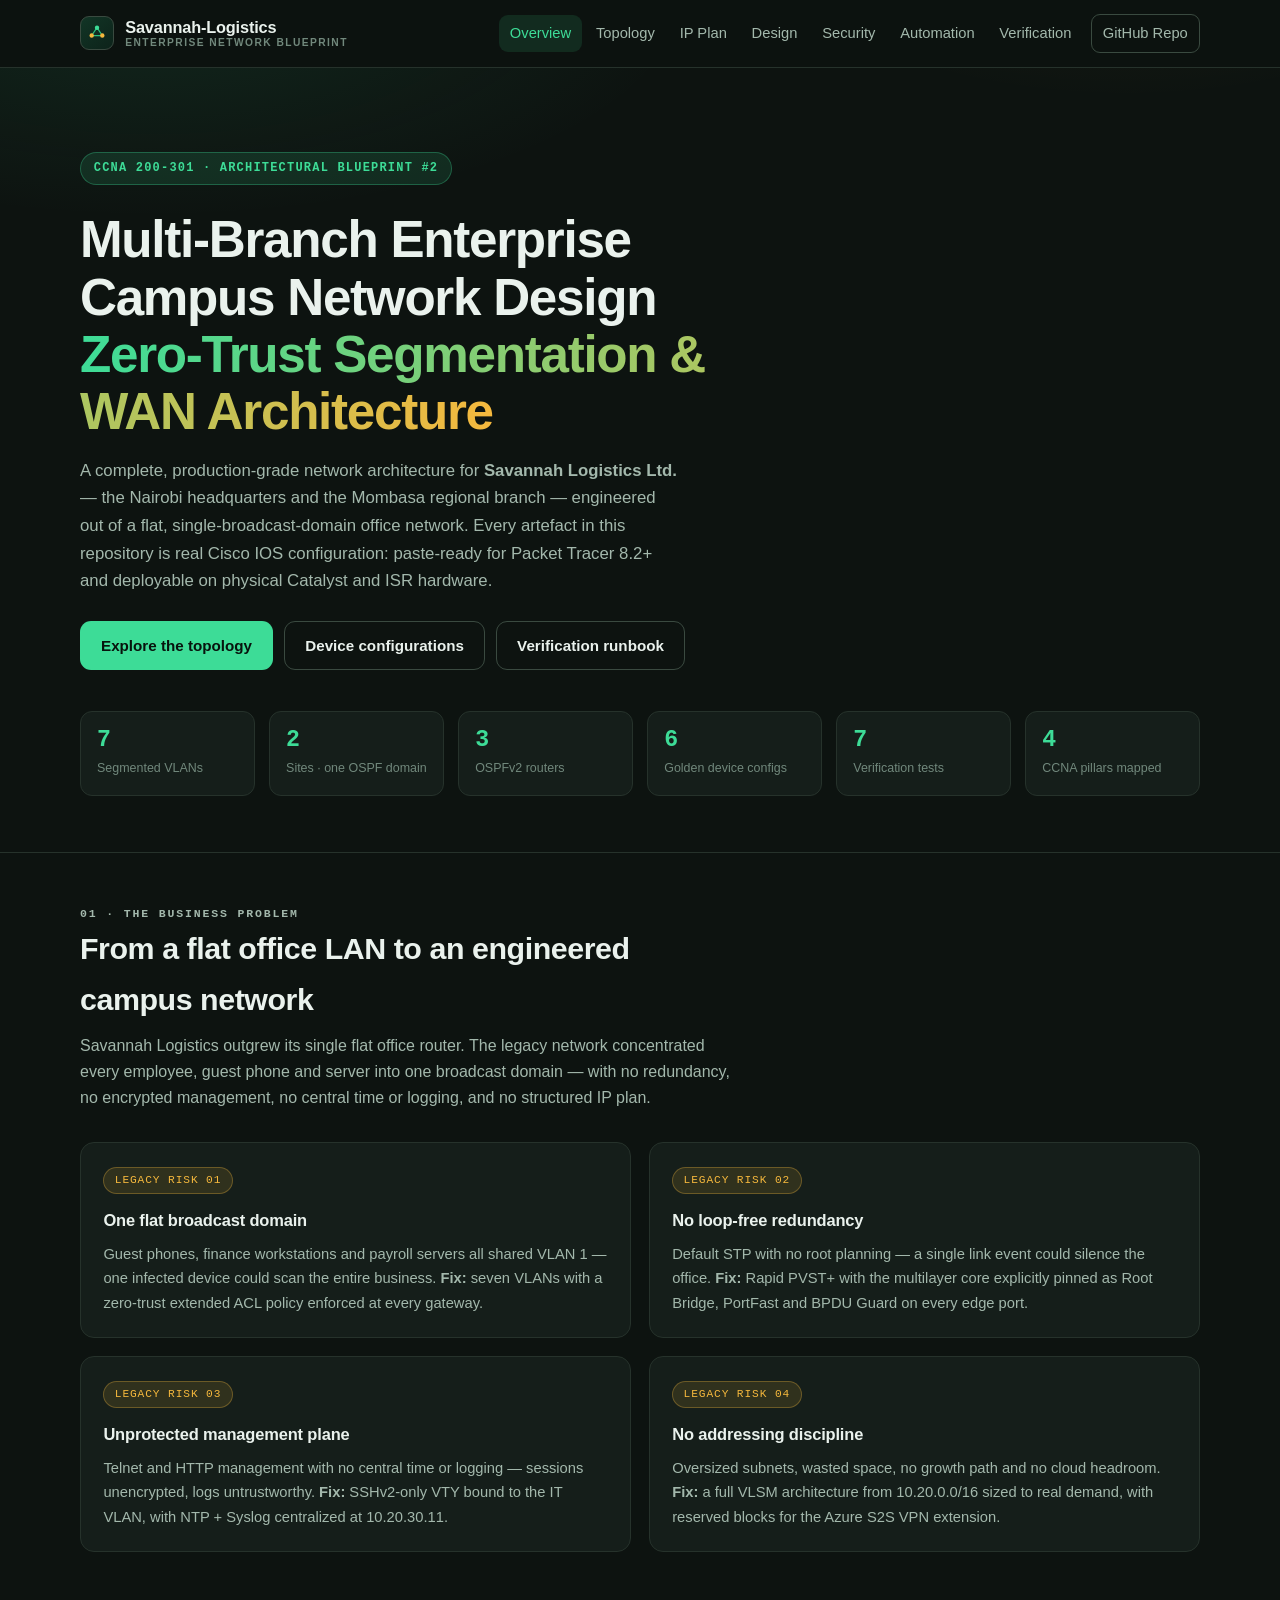
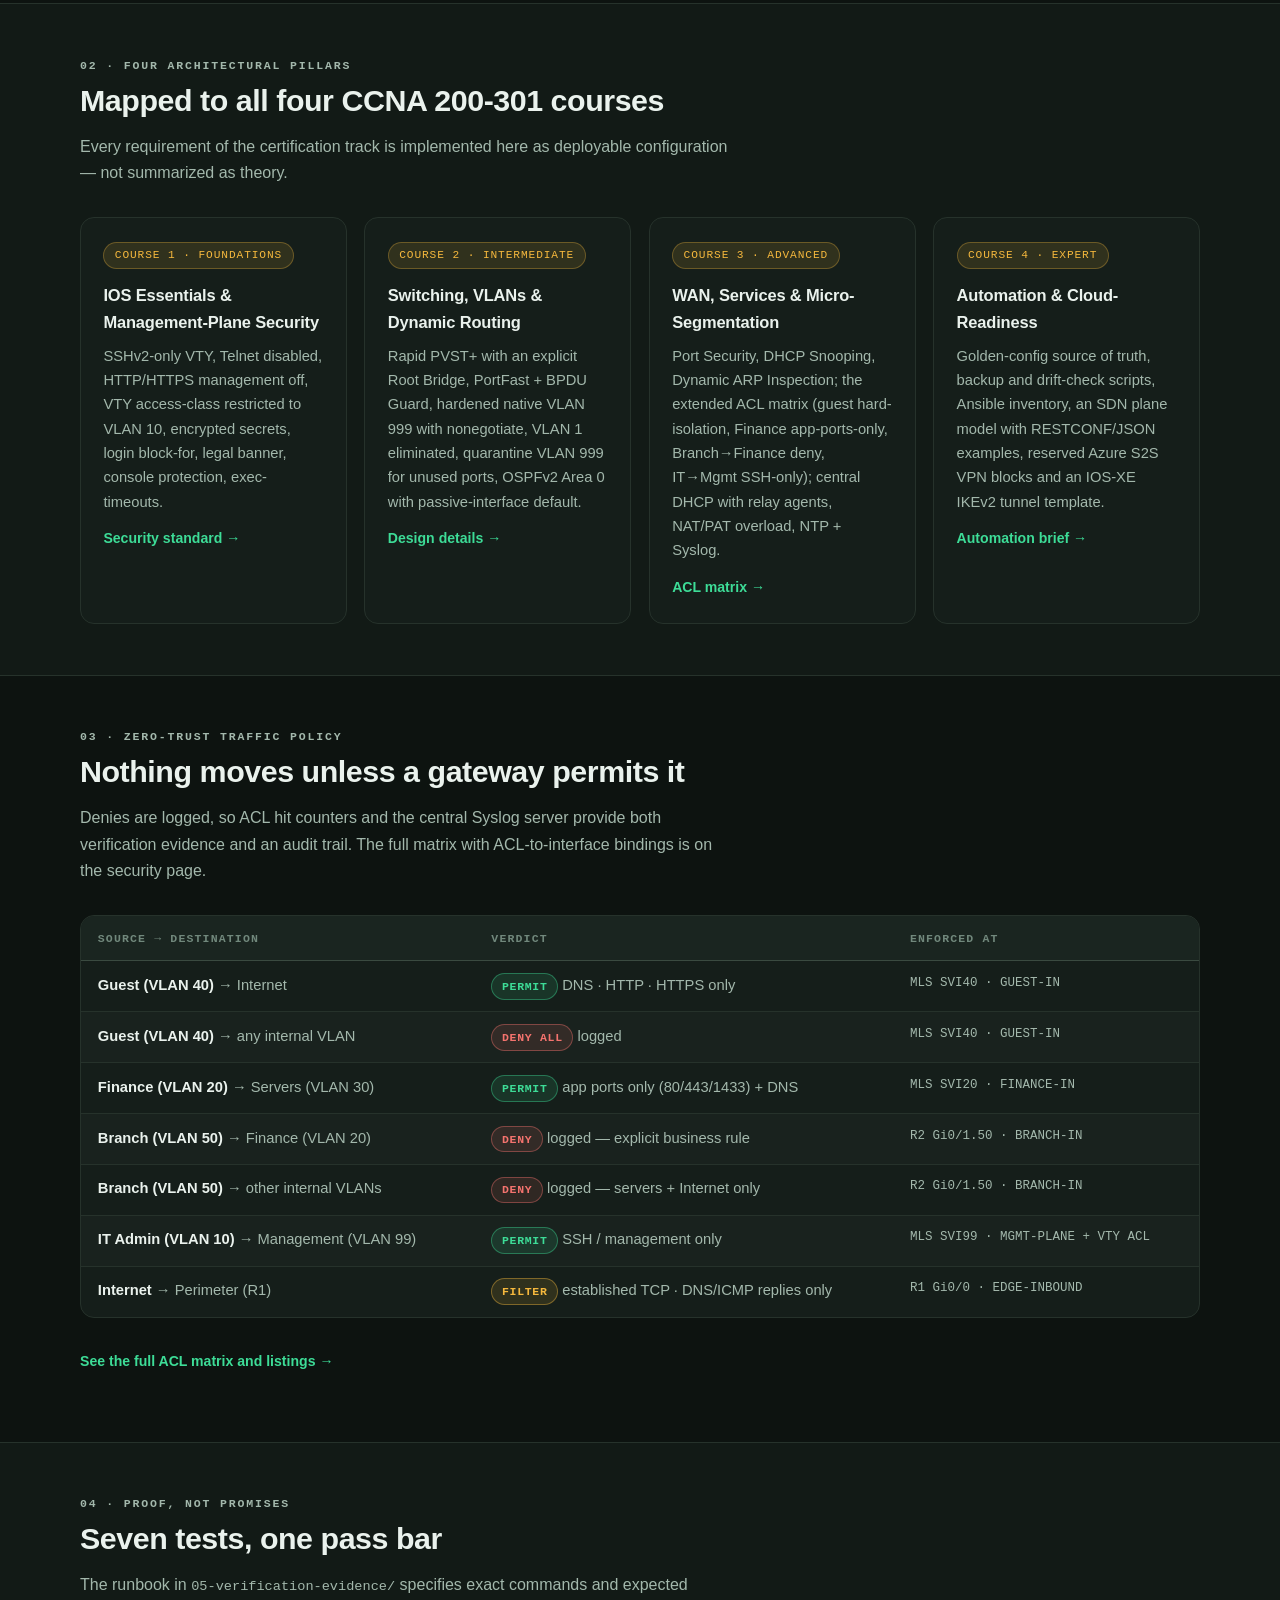
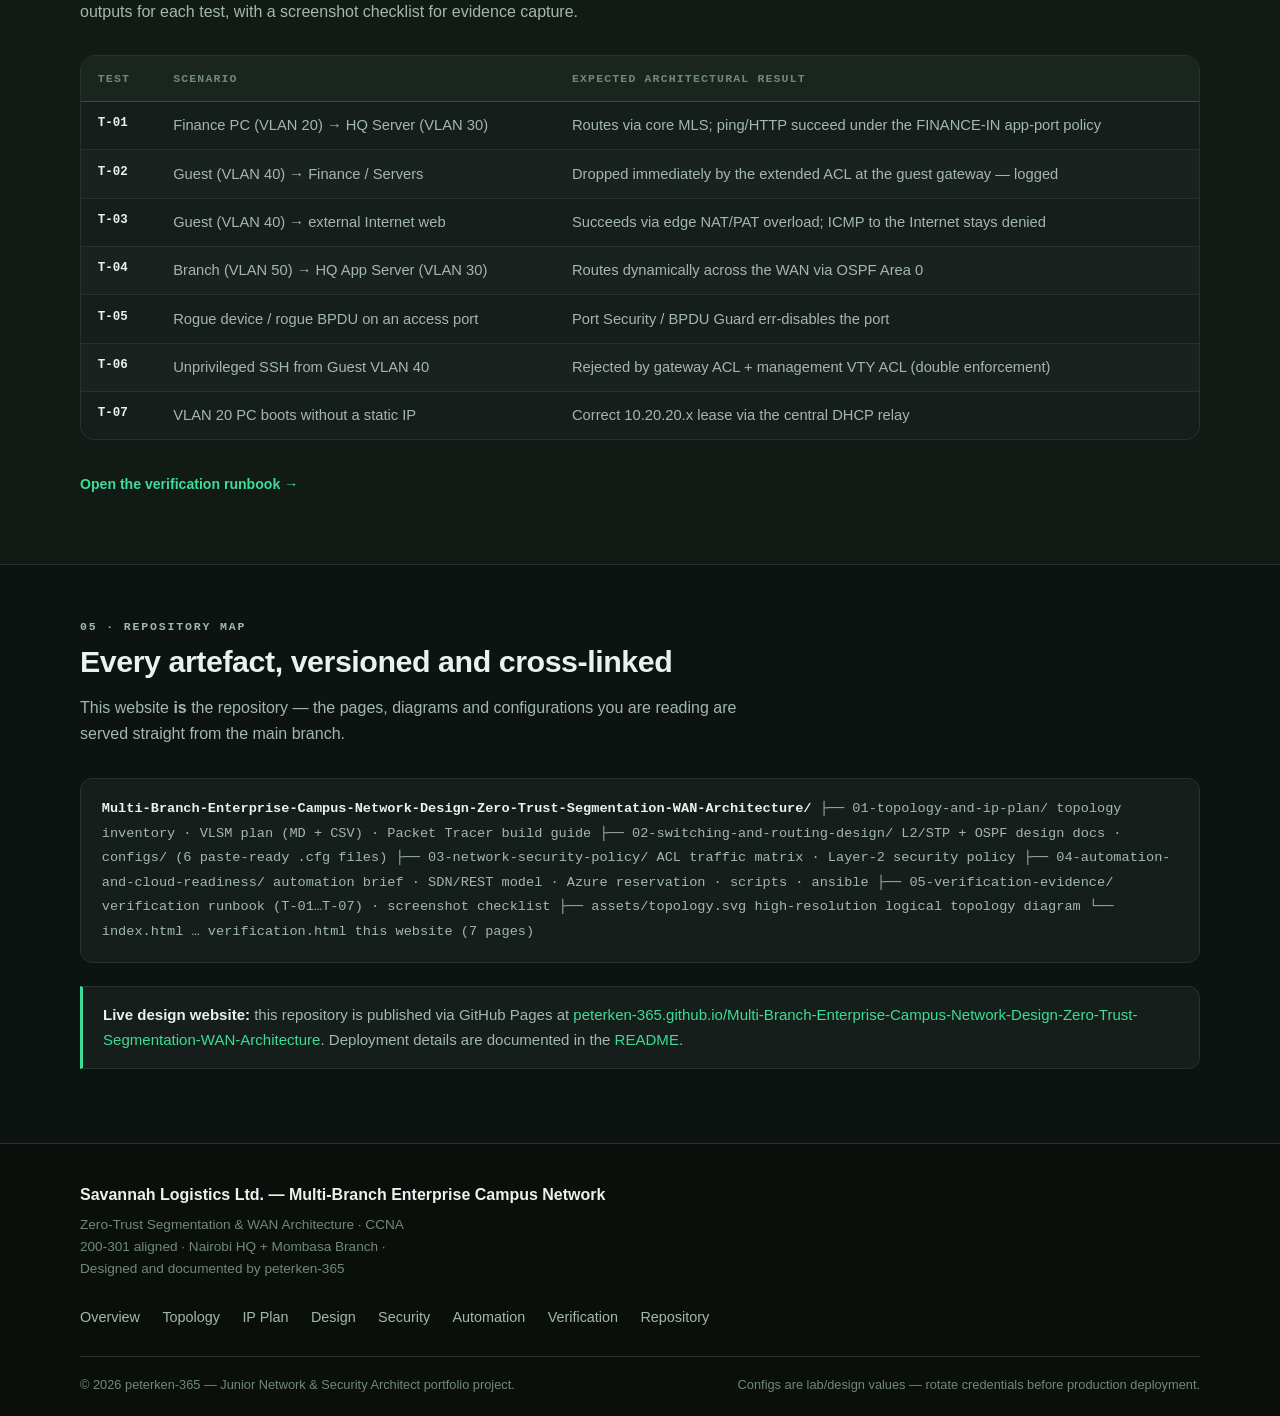
==== index.html @ 12224b2e "feat: landing page for the GitHub Pages design website" ====
<!DOCTYPE html>
<html lang="en">
<head>
<meta charset="UTF-8">
<meta name="viewport" content="width=device-width, initial-scale=1.0">
<title>Savannah Logistics Ltd. — Multi-Branch Enterprise Campus Network Design</title>
<meta name="description" content="Production-grade CCNA 200-301 design package: multi-branch enterprise campus network with zero-trust segmentation, VLSM, OSPF Area 0 and WAN architecture for Savannah Logistics Ltd. (Nairobi HQ + Mombasa Branch).">
<link rel="icon" type="image/svg+xml" href="favicon.svg">
<link rel="stylesheet" href="styles.css">
</head>
<body>
<a class="skip-link" href="#main">Skip to content</a>
<header class="site-header">
  <div class="container header-inner">
    <a class="brand" href="index.html">
      <span class="brand-mark" aria-hidden="true">
        <svg width="20" height="20" viewBox="0 0 64 64" fill="none" xmlns="http://www.w3.org/2000/svg"><path d="M32 15 L15 40 M32 15 L49 40 M15 40 L49 40" stroke="#2bbd7f" stroke-width="4" stroke-linecap="round"/><circle cx="32" cy="15" r="7" fill="#3ddc97"/><circle cx="15" cy="40" r="7" fill="#f5b83d"/><circle cx="49" cy="40" r="7" fill="#f5b83d"/></svg>
      </span>
      <span class="brand-text">Savannah-Logistics<span class="brand-sub">Enterprise Network Blueprint</span></span>
    </a>
    <button class="nav-toggle" aria-label="Toggle navigation" aria-expanded="false" aria-controls="primary-nav"><span></span><span></span><span></span></button>
    <nav class="site-nav" id="primary-nav" aria-label="Primary navigation">
      <a href="index.html">Overview</a>
      <a href="topology.html">Topology</a>
      <a href="ip-plan.html">IP Plan</a>
      <a href="switching-routing.html">Design</a>
      <a href="security.html">Security</a>
      <a href="automation.html">Automation</a>
      <a href="verification.html">Verification</a>
      <a class="nav-gh" href="https://github.com/peterken-365/Multi-Branch-Enterprise-Campus-Network-Design-Zero-Trust-Segmentation-WAN-Architecture" target="_blank" rel="noopener">GitHub Repo</a>
    </nav>
  </div>
</header>
<main id="main">
  <section class="hero">
    <div class="container">
      <p class="hero-badge">CCNA 200-301 · Architectural Blueprint #2</p>
      <h1>Multi-Branch Enterprise Campus Network Design <span class="grad">Zero-Trust Segmentation &amp; WAN Architecture</span></h1>
      <p class="lead">A complete, production-grade network architecture for <strong>Savannah Logistics Ltd.</strong> — the Nairobi headquarters and the Mombasa regional branch — engineered out of a flat, single-broadcast-domain office network. Every artefact in this repository is real Cisco IOS configuration: paste-ready for Packet Tracer 8.2+ and deployable on physical Catalyst and ISR hardware.</p>
      <div class="hero-cta">
        <a class="btn btn-primary" href="topology.html">Explore the topology</a>
        <a class="btn btn-ghost" href="switching-routing.html">Device configurations</a>
        <a class="btn btn-ghost" href="verification.html">Verification runbook</a>
      </div>
      <div class="stat-grid">
        <div class="stat"><b>7</b><span>Segmented VLANs</span></div>
        <div class="stat"><b>2</b><span>Sites · one OSPF domain</span></div>
        <div class="stat"><b>3</b><span>OSPFv2 routers</span></div>
        <div class="stat"><b>6</b><span>Golden device configs</span></div>
        <div class="stat"><b>7</b><span>Verification tests</span></div>
        <div class="stat"><b>4</b><span>CCNA pillars mapped</span></div>
      </div>
    </div>
  </section>

  <section class="section">
    <div class="container">
      <div class="section-head">
        <p class="eyebrow">01 · The business problem</p>
        <h2>From a flat office LAN to an engineered campus network</h2>
        <p>Savannah Logistics outgrew its single flat office router. The legacy network concentrated every employee, guest phone and server into one broadcast domain — with no redundancy, no encrypted management, no central time or logging, and no structured IP plan.</p>
      </div>
      <div class="grid grid-2">
        <article class="card">
          <span class="card-chip">Legacy risk 01</span>
          <h3>One flat broadcast domain</h3>
          <p>Guest phones, finance workstations and payroll servers all shared VLAN 1 — one infected device could scan the entire business. <strong>Fix:</strong> seven VLANs with a zero-trust extended ACL policy enforced at every gateway.</p>
        </article>
        <article class="card">
          <span class="card-chip">Legacy risk 02</span>
          <h3>No loop-free redundancy</h3>
          <p>Default STP with no root planning — a single link event could silence the office. <strong>Fix:</strong> Rapid PVST+ with the multilayer core explicitly pinned as Root Bridge, PortFast and BPDU Guard on every edge port.</p>
        </article>
        <article class="card">
          <span class="card-chip">Legacy risk 03</span>
          <h3>Unprotected management plane</h3>
          <p>Telnet and HTTP management with no central time or logging — sessions unencrypted, logs untrustworthy. <strong>Fix:</strong> SSHv2-only VTY bound to the IT VLAN, with NTP + Syslog centralized at 10.20.30.11.</p>
        </article>
        <article class="card">
          <span class="card-chip">Legacy risk 04</span>
          <h3>No addressing discipline</h3>
          <p>Oversized subnets, wasted space, no growth path and no cloud headroom. <strong>Fix:</strong> a full VLSM architecture from 10.20.0.0/16 sized to real demand, with reserved blocks for the Azure S2S VPN extension.</p>
        </article>
      </div>
    </div>
  </section>

  <section class="section section-alt">
    <div class="container">
      <div class="section-head">
        <p class="eyebrow">02 · Four architectural pillars</p>
        <h2>Mapped to all four CCNA 200-301 courses</h2>
        <p>Every requirement of the certification track is implemented here as deployable configuration — not summarized as theory.</p>
      </div>
      <div class="grid grid-4">
        <article class="card">
          <span class="card-chip">Course 1 · Foundations</span>
          <h3>IOS Essentials &amp; Management-Plane Security</h3>
          <p>SSHv2-only VTY, Telnet disabled, HTTP/HTTPS management off, VTY access-class restricted to VLAN 10, encrypted secrets, login block-for, legal banner, console protection, exec-timeouts.</p>
          <a class="card-link" href="security.html">Security standard →</a>
        </article>
        <article class="card">
          <span class="card-chip">Course 2 · Intermediate</span>
          <h3>Switching, VLANs &amp; Dynamic Routing</h3>
          <p>Rapid PVST+ with an explicit Root Bridge, PortFast + BPDU Guard, hardened native VLAN 999 with nonegotiate, VLAN 1 eliminated, quarantine VLAN 999 for unused ports, OSPFv2 Area 0 with passive-interface default.</p>
          <a class="card-link" href="switching-routing.html">Design details →</a>
        </article>
        <article class="card">
          <span class="card-chip">Course 3 · Advanced</span>
          <h3>WAN, Services &amp; Micro-Segmentation</h3>
          <p>Port Security, DHCP Snooping, Dynamic ARP Inspection; the extended ACL matrix (guest hard-isolation, Finance app-ports-only, Branch→Finance deny, IT→Mgmt SSH-only); central DHCP with relay agents, NAT/PAT overload, NTP + Syslog.</p>
          <a class="card-link" href="security.html">ACL matrix →</a>
        </article>
        <article class="card">
          <span class="card-chip">Course 4 · Expert</span>
          <h3>Automation &amp; Cloud-Readiness</h3>
          <p>Golden-config source of truth, backup and drift-check scripts, Ansible inventory, an SDN plane model with RESTCONF/JSON examples, reserved Azure S2S VPN blocks and an IOS-XE IKEv2 tunnel template.</p>
          <a class="card-link" href="automation.html">Automation brief →</a>
        </article>
      </div>
    </div>
  </section>

  <section class="section">
    <div class="container">
      <div class="section-head">
        <p class="eyebrow">03 · Zero-trust traffic policy</p>
        <h2>Nothing moves unless a gateway permits it</h2>
        <p>Denies are logged, so ACL hit counters and the central Syslog server provide both verification evidence and an audit trail. The full matrix with ACL-to-interface bindings is on the security page.</p>
      </div>
      <div class="table-wrap">
        <table>
          <thead>
            <tr><th>Source → Destination</th><th>Verdict</th><th>Enforced at</th></tr>
          </thead>
          <tbody>
            <tr><td><strong>Guest (VLAN 40)</strong> → Internet</td><td><span class="pill pill-permit">PERMIT</span> DNS · HTTP · HTTPS only</td><td class="mono">MLS SVI40 · GUEST-IN</td></tr>
            <tr><td><strong>Guest (VLAN 40)</strong> → any internal VLAN</td><td><span class="pill pill-deny">DENY ALL</span> logged</td><td class="mono">MLS SVI40 · GUEST-IN</td></tr>
            <tr><td><strong>Finance (VLAN 20)</strong> → Servers (VLAN 30)</td><td><span class="pill pill-permit">PERMIT</span> app ports only (80/443/1433) + DNS</td><td class="mono">MLS SVI20 · FINANCE-IN</td></tr>
            <tr><td><strong>Branch (VLAN 50)</strong> → Finance (VLAN 20)</td><td><span class="pill pill-deny">DENY</span> logged — explicit business rule</td><td class="mono">R2 Gi0/1.50 · BRANCH-IN</td></tr>
            <tr><td><strong>Branch (VLAN 50)</strong> → other internal VLANs</td><td><span class="pill pill-deny">DENY</span> logged — servers + Internet only</td><td class="mono">R2 Gi0/1.50 · BRANCH-IN</td></tr>
            <tr><td><strong>IT Admin (VLAN 10)</strong> → Management (VLAN 99)</td><td><span class="pill pill-permit">PERMIT</span> SSH / management only</td><td class="mono">MLS SVI99 · MGMT-PLANE + VTY ACL</td></tr>
            <tr><td><strong>Internet</strong> → Perimeter (R1)</td><td><span class="pill pill-amber">FILTER</span> established TCP · DNS/ICMP replies only</td><td class="mono">R1 Gi0/0 · EDGE-INBOUND</td></tr>
          </tbody>
        </table>
      </div>
      <p><a class="card-link" href="security.html">See the full ACL matrix and listings →</a></p>
    </div>
  </section>

  <section class="section section-alt">
    <div class="container">
      <div class="section-head">
        <p class="eyebrow">04 · Proof, not promises</p>
        <h2>Seven tests, one pass bar</h2>
        <p>The runbook in <span class="mono">05-verification-evidence/</span> specifies exact commands and expected outputs for each test, with a screenshot checklist for evidence capture.</p>
      </div>
      <div class="table-wrap">
        <table>
          <thead>
            <tr><th>Test</th><th>Scenario</th><th>Expected architectural result</th></tr>
          </thead>
          <tbody>
            <tr><td class="mono"><strong>T-01</strong></td><td>Finance PC (VLAN 20) → HQ Server (VLAN 30)</td><td>Routes via core MLS; ping/HTTP succeed under the FINANCE-IN app-port policy</td></tr>
            <tr><td class="mono"><strong>T-02</strong></td><td>Guest (VLAN 40) → Finance / Servers</td><td>Dropped immediately by the extended ACL at the guest gateway — logged</td></tr>
            <tr><td class="mono"><strong>T-03</strong></td><td>Guest (VLAN 40) → external Internet web</td><td>Succeeds via edge NAT/PAT overload; ICMP to the Internet stays denied</td></tr>
            <tr><td class="mono"><strong>T-04</strong></td><td>Branch (VLAN 50) → HQ App Server (VLAN 30)</td><td>Routes dynamically across the WAN via OSPF Area 0</td></tr>
            <tr><td class="mono"><strong>T-05</strong></td><td>Rogue device / rogue BPDU on an access port</td><td>Port Security / BPDU Guard err-disables the port</td></tr>
            <tr><td class="mono"><strong>T-06</strong></td><td>Unprivileged SSH from Guest VLAN 40</td><td>Rejected by gateway ACL + management VTY ACL (double enforcement)</td></tr>
            <tr><td class="mono"><strong>T-07</strong></td><td>VLAN 20 PC boots without a static IP</td><td>Correct 10.20.20.x lease via the central DHCP relay</td></tr>
          </tbody>
        </table>
      </div>
      <p><a class="card-link" href="verification.html">Open the verification runbook →</a></p>
    </div>
  </section>

  <section class="section">
    <div class="container">
      <div class="section-head">
        <p class="eyebrow">05 · Repository map</p>
        <h2>Every artefact, versioned and cross-linked</h2>
        <p>This website <strong>is</strong> the repository — the pages, diagrams and configurations you are reading are served straight from the main branch.</p>
      </div>
      <div class="filetree" aria-label="Repository structure">
<b>Multi-Branch-Enterprise-Campus-Network-Design-Zero-Trust-Segmentation-WAN-Architecture/</b>
├── <a href="01-topology-and-ip-plan/topology.md">01-topology-and-ip-plan/</a>          topology inventory · VLSM plan (MD + CSV) · Packet Tracer build guide
├── <a href="02-switching-and-routing-design/l2-switching-design.md">02-switching-and-routing-design/</a>   L2/STP + OSPF design docs · configs/ (6 paste-ready .cfg files)
├── <a href="03-network-security-policy/acl-traffic-matrix.md">03-network-security-policy/</a>        ACL traffic matrix · Layer-2 security policy
├── <a href="04-automation-and-cloud-readiness/automation-brief.md">04-automation-and-cloud-readiness/</a> automation brief · SDN/REST model · Azure reservation · scripts · ansible
├── <a href="05-verification-evidence/verification_report.md">05-verification-evidence/</a>          verification runbook (T-01…T-07) · screenshot checklist
├── <a href="assets/topology.svg">assets/topology.svg</a>               high-resolution logical topology diagram
└── index.html … verification.html     this website (7 pages)</div>
      <div class="callout">
        <strong>Live design website:</strong> this repository is published via GitHub Pages at
        <a href="https://peterken-365.github.io/Multi-Branch-Enterprise-Campus-Network-Design-Zero-Trust-Segmentation-WAN-Architecture/" target="_blank" rel="noopener">peterken-365.github.io/Multi-Branch-Enterprise-Campus-Network-Design-Zero-Trust-Segmentation-WAN-Architecture</a>.
        Deployment details are documented in the <a href="https://github.com/peterken-365/Multi-Branch-Enterprise-Campus-Network-Design-Zero-Trust-Segmentation-WAN-Architecture#8-deployment-github-pages" target="_blank" rel="noopener">README</a>.
      </div>
    </div>
  </section>
</main>
<footer class="site-footer">
  <div class="container footer-inner">
    <div class="footer-brand">
      <p class="f-title">Savannah Logistics Ltd. — Multi-Branch Enterprise Campus Network</p>
      <p class="f-sub">Zero-Trust Segmentation &amp; WAN Architecture · CCNA 200-301 aligned · Nairobi HQ + Mombasa Branch · Designed and documented by peterken-365</p>
    </div>
    <nav class="footer-nav" aria-label="Footer navigation">
      <a href="index.html">Overview</a>
      <a href="topology.html">Topology</a>
      <a href="ip-plan.html">IP Plan</a>
      <a href="switching-routing.html">Design</a>
      <a href="security.html">Security</a>
      <a href="automation.html">Automation</a>
      <a href="verification.html">Verification</a>
      <a href="https://github.com/peterken-365/Multi-Branch-Enterprise-Campus-Network-Design-Zero-Trust-Segmentation-WAN-Architecture" target="_blank" rel="noopener">Repository</a>
    </nav>
  </div>
  <div class="container footer-base">
    <p>© <span id="year">2026</span> peterken-365 — Junior Network &amp; Security Architect portfolio project.</p>
    <p>Configs are lab/design values — rotate credentials before production deployment.</p>
  </div>
</footer>
<script src="script.js"></script>
</body>
</html>
---- styles.css ----
/* ==========================================================================
   Savannah Logistics Ltd. — Multi-Branch Enterprise Campus Network Blueprint
   Design website styles — dark ops theme, emerald accents
   ========================================================================== */

*,*::before,*::after{box-sizing:border-box}

:root{
  --bg:#0d1310;
  --bg-soft:#121a16;
  --surface:#151e1a;
  --surface-2:#1a2520;
  --border:#26322b;
  --border-strong:#3a4a40;
  --text:#eaf2ed;
  --text-muted:#a3b8ac;
  --text-faint:#71887c;
  --accent:#3ddc97;
  --accent-strong:#2bbd7f;
  --accent-dim:rgba(61,220,151,.12);
  --amber:#f5b83d;
  --amber-dim:rgba(245,184,61,.12);
  --red:#f4736e;
  --red-dim:rgba(244,115,110,.12);
  --mono:'JetBrains Mono',ui-monospace,SFMono-Regular,'Cascadia Code',Menlo,Consolas,monospace;
  --sans:'Inter',-apple-system,'Segoe UI',Roboto,Helvetica,Arial,sans-serif;
  --radius:14px;
}

html{scroll-behavior:smooth}

body{
  margin:0;
  min-height:100vh;
  display:flex;
  flex-direction:column;
  font-family:var(--sans);
  font-size:16px;
  background:var(--bg);
  color:var(--text);
  line-height:1.65;
  -webkit-font-smoothing:antialiased;
  text-rendering:optimizeLegibility;
}

img,svg{max-width:100%}
a{color:var(--accent);text-decoration:none}
a:hover{color:var(--accent-strong)}
code,kbd,pre{font-family:var(--mono)}

.container{width:min(1120px,100% - 2.5rem);margin-inline:auto}

/* --- Accessibility ------------------------------------------------------- */
.skip-link{position:absolute;left:-9999px;top:0;background:var(--accent);color:#07130d;padding:.6rem 1rem;border-radius:0 0 10px 0;z-index:100;font-weight:600}
.skip-link:focus{left:0}
:focus-visible{outline:2px solid var(--accent);outline-offset:2px;border-radius:4px}
.sr-only{position:absolute;width:1px;height:1px;padding:0;margin:-1px;overflow:hidden;clip:rect(0,0,0,0);white-space:nowrap;border:0}

/* --- Header ---------------------------------------------------------------*/
.site-header{position:sticky;top:0;z-index:60;background:rgba(13,19,16,.86);backdrop-filter:blur(10px);-webkit-backdrop-filter:blur(10px);border-bottom:1px solid var(--border)}
.header-inner{display:flex;align-items:center;justify-content:space-between;gap:1rem;padding:.85rem 0}
.brand{display:flex;align-items:center;gap:.7rem;font-weight:700;letter-spacing:-.01em;color:var(--text);font-size:1.02rem}
.brand:hover{color:var(--text)}
.brand-mark{width:34px;height:34px;border-radius:9px;background:linear-gradient(140deg,#123526,#0d231a);border:1px solid var(--border-strong);display:grid;place-items:center;flex:none}
.brand-mark svg{display:block}
.brand-text{display:flex;flex-direction:column;line-height:1.15}
.brand-sub{font-size:.64rem;font-weight:600;letter-spacing:.14em;text-transform:uppercase;color:var(--text-faint)}
.site-nav{display:flex;align-items:center;gap:.15rem;flex-wrap:wrap}
.site-nav a{color:var(--text-muted);font-size:.92rem;font-weight:500;padding:.42rem .7rem;border-radius:9px;transition:color .15s ease,background .15s ease}
.site-nav a:hover{color:var(--text);background:var(--surface-2)}
.site-nav a.active{color:var(--accent);background:var(--accent-dim)}
.site-nav a.nav-gh{display:inline-flex;align-items:center;gap:.4rem;border:1px solid var(--border-strong);margin-left:.35rem}
.nav-toggle{display:none;background:none;border:1px solid var(--border-strong);border-radius:9px;padding:.5rem .65rem;cursor:pointer}
.nav-toggle span{display:block;width:20px;height:2px;background:var(--text);margin:4px 0;border-radius:2px}

/* --- Hero ------------------------------------------------------------------*/
.hero{position:relative;padding:4.5rem 0 3.5rem;background:
  radial-gradient(900px 380px at 12% -10%,rgba(61,220,151,.10),transparent 60%),
  radial-gradient(700px 340px at 88% -20%,rgba(245,184,61,.07),transparent 55%);
  border-bottom:1px solid var(--border)}
.hero-badge{display:inline-flex;align-items:center;gap:.5rem;font-family:var(--mono);font-size:.75rem;font-weight:600;letter-spacing:.1em;text-transform:uppercase;color:var(--accent);background:var(--accent-dim);border:1px solid rgba(61,220,151,.3);padding:.35rem .8rem;border-radius:999px}
.hero h1{font-size:clamp(2rem,4.6vw,3.2rem);line-height:1.12;letter-spacing:-.025em;margin:.9rem 0 1rem;max-width:24ch}
.grad{background:linear-gradient(92deg,var(--accent),var(--amber));-webkit-background-clip:text;background-clip:text;color:transparent}
.hero .lead{color:var(--text-muted);max-width:64ch;font-size:1.05rem;margin:0 0 1.6rem}
.hero-cta{display:flex;flex-wrap:wrap;gap:.7rem;margin-bottom:2.6rem}
.btn{display:inline-flex;align-items:center;gap:.5rem;font-weight:600;font-size:.95rem;padding:.68rem 1.25rem;border-radius:11px;border:1px solid transparent;transition:transform .15s ease,background .15s ease,border-color .15s ease;cursor:pointer}
.btn:hover{transform:translateY(-1px)}
.btn-primary{background:var(--accent);color:#08130d}
.btn-primary:hover{background:var(--accent-strong);color:#08130d}
.btn-ghost{border-color:var(--border-strong);color:var(--text)}
.btn-ghost:hover{border-color:var(--accent);color:var(--accent)}
.stat-grid{display:grid;grid-template-columns:repeat(6,1fr);gap:.9rem}
.stat{background:var(--surface);border:1px solid var(--border);border-radius:12px;padding:.9rem 1rem}
.stat b{display:block;font-family:var(--mono);font-size:1.45rem;color:var(--accent);line-height:1.2}
.stat span{font-size:.78rem;color:var(--text-faint)}

/* --- Page hero (subpages) ---------------------------------------------------*/
.page-hero{padding:3.2rem 0 2.2rem;border-bottom:1px solid var(--border);background:radial-gradient(800px 320px at 15% -20%,rgba(61,220,151,.09),transparent 60%)}
.page-hero h1{font-size:clamp(1.7rem,3.4vw,2.4rem);letter-spacing:-.02em;margin:.7rem 0 .6rem}
.page-hero .lead{color:var(--text-muted);max-width:72ch;margin:0}

/* --- Sections ---------------------------------------------------------------*/
.section{padding:3.2rem 0}
.section-alt{background:var(--bg-soft);border-top:1px solid var(--border);border-bottom:1px solid var(--border)}
.section-head{max-width:74ch;margin-bottom:1.9rem}
.eyebrow{font-family:var(--mono);font-size:.72rem;font-weight:600;letter-spacing:.16em;text-transform:uppercase;color:var(--accent);margin:0 0 .55rem}
.section-head h2{font-size:clamp(1.4rem,2.6vw,1.9rem);letter-spacing:-.015em;margin:0 0 .55rem}
.section-head p{color:var(--text-muted);margin:0}

/* --- Cards ------------------------------------------------------------------*/
.grid{display:grid;gap:1.1rem}
.grid-2{grid-template-columns:repeat(2,1fr)}
.grid-3{grid-template-columns:repeat(3,1fr)}
.grid-4{grid-template-columns:repeat(4,1fr)}
.card{background:var(--surface);border:1px solid var(--border);border-radius:var(--radius);padding:1.4rem;transition:border-color .2s ease,transform .2s ease}
.card:hover{border-color:var(--border-strong);transform:translateY(-2px)}
.card h3{font-size:1.03rem;margin:.15rem 0 .5rem;letter-spacing:-.01em}
.card p{color:var(--text-muted);font-size:.92rem;margin:0}
.card-chip{display:inline-block;font-family:var(--mono);font-size:.7rem;letter-spacing:.08em;text-transform:uppercase;color:var(--amber);background:var(--amber-dim);border:1px solid rgba(245,184,61,.3);border-radius:999px;padding:.2rem .65rem;margin-bottom:.65rem}
.card-link{display:inline-flex;align-items:center;gap:.35rem;margin-top:.85rem;font-size:.88rem;font-weight:600}

/* --- Tables ------------------------------------------------------------------*/
.table-wrap{overflow-x:auto;border:1px solid var(--border);border-radius:var(--radius);background:var(--surface);margin:1.2rem 0}
.table-wrap::-webkit-scrollbar{height:8px}
.table-wrap::-webkit-scrollbar-thumb{background:var(--border-strong);border-radius:4px}
table{width:100%;border-collapse:collapse;font-size:.92rem;min-width:640px}
th{font-family:var(--mono);font-size:.72rem;font-weight:600;letter-spacing:.1em;text-transform:uppercase;color:var(--text-faint);text-align:left;padding:.8rem 1.05rem;border-bottom:1px solid var(--border-strong);background:var(--surface-2);white-space:nowrap}
td{padding:.72rem 1.05rem;border-bottom:1px solid var(--border);color:var(--text-muted);vertical-align:top}
tbody tr:last-child td{border-bottom:none}
tbody tr:nth-child(even){background:rgba(255,255,255,.015)}
td strong{color:var(--text);font-weight:600}
.mono{font-family:var(--mono);font-size:.85em}

/* --- Pills / verdicts ---------------------------------------------------------*/
.pill{display:inline-block;font-family:var(--mono);font-size:.72rem;font-weight:700;letter-spacing:.06em;padding:.18rem .6rem;border-radius:999px;border:1px solid;white-space:nowrap}
.pill-permit{color:var(--accent);border-color:rgba(61,220,151,.4);background:var(--accent-dim)}
.pill-deny{color:var(--red);border-color:rgba(244,115,110,.4);background:var(--red-dim)}
.pill-amber{color:var(--amber);border-color:rgba(245,184,61,.4);background:var(--amber-dim)}

/* --- Code blocks ---------------------------------------------------------------*/
.terminal{background:#0a0f0c;border:1px solid var(--border);border-radius:12px;overflow:hidden;margin:1rem 0}
.terminal-bar{display:flex;align-items:center;gap:.45rem;padding:.55rem .9rem;border-bottom:1px solid var(--border);background:var(--surface-2)}
.terminal-bar i{width:10px;height:10px;border-radius:50%;background:var(--border-strong);display:inline-block}
.terminal-bar i:nth-child(1){background:var(--red)}
.terminal-bar i:nth-child(2){background:var(--amber)}
.terminal-bar i:nth-child(3){background:var(--accent)}
.terminal-bar span{font-family:var(--mono);font-size:.72rem;color:var(--text-faint);margin-left:.35rem}
.terminal pre{margin:0;padding:1rem 1.1rem;color:#cfe3d6;font-size:.84rem;line-height:1.6;overflow-x:auto}
.terminal pre::-webkit-scrollbar{height:8px}
.terminal pre::-webkit-scrollbar-thumb{background:var(--border-strong);border-radius:4px}
.tok-c{color:#5f8a71}
.tok-kw{color:var(--amber)}
.tok-permit{color:var(--accent)}
.tok-deny{color:var(--red)}

/* --- Callouts ------------------------------------------------------------------*/
.callout{border:1px solid var(--border);border-left:3px solid var(--accent);background:var(--surface);border-radius:0 12px 12px 0;padding:1rem 1.25rem;margin:1.4rem 0;color:var(--text-muted);font-size:.94rem}
.callout strong{color:var(--text)}
.callout-amber{border-left-color:var(--amber)}
.callout-amber strong{color:var(--amber)}

/* --- Config viewer ---------------------------------------------------------------*/
.cfg-tabs{display:flex;flex-wrap:wrap;gap:.5rem;margin:1.2rem 0 .2rem}
.cfg-tab{font-family:var(--mono);font-size:.8rem;font-weight:600;color:var(--text-muted);background:var(--surface);border:1px solid var(--border);border-radius:999px;padding:.45rem .95rem;cursor:pointer;transition:all .15s ease}
.cfg-tab:hover{color:var(--text);border-color:var(--border-strong)}
.cfg-tab.active{color:#08130d;background:var(--accent);border-color:var(--accent)}
#cfg-body{max-height:480px;overflow:auto}
#cfg-body::-webkit-scrollbar{width:8px}
#cfg-body::-webkit-scrollbar-thumb{background:var(--border-strong);border-radius:4px}

/* --- Topology figure ----------------------------------------------------------------*/
.figure{background:var(--surface);border:1px solid var(--border);border-radius:var(--radius);padding:1.1rem;margin:1.4rem 0}
.figure img{display:block;width:100%;height:auto;border-radius:8px}
.figure figcaption{font-size:.82rem;color:var(--text-faint);padding:.7rem .3rem 0;font-family:var(--mono)}

/* --- Steps ----------------------------------------------------------------------------*/
.steps{list-style:none;counter-reset:step;padding:0;margin:1.3rem 0;display:grid;gap:.9rem}
.steps li{counter-increment:step;position:relative;padding:1rem 1.2rem 1rem 3.6rem;background:var(--surface);border:1px solid var(--border);border-radius:12px;color:var(--text-muted);font-size:.94rem}
.steps li::before{content:counter(step,decimal-leading-zero);position:absolute;left:1.1rem;top:1.05rem;font-family:var(--mono);font-weight:700;font-size:.82rem;color:var(--accent);background:var(--accent-dim);border:1px solid rgba(61,220,151,.3);width:1.7rem;height:1.7rem;display:grid;place-items:center;border-radius:8px}
.steps li strong{color:var(--text)}

/* --- File tree ----------------------------------------------------------------------------*/
.filetree{font-family:var(--mono);font-size:.85rem;color:var(--text-muted);background:var(--surface);border:1px solid var(--border);border-radius:12px;padding:1.15rem 1.3rem;overflow-x:auto;line-height:1.8}
.filetree b{color:var(--text);font-weight:600}
.filetree a{color:var(--text-muted)}
.filetree a:hover{color:var(--accent)}

/* --- Footer (sticky bottom) -------------------------------------------------------------------*/
.site-footer{margin-top:auto;background:#0a0f0c;border-top:1px solid var(--border)}
.footer-inner{display:flex;flex-wrap:wrap;justify-content:space-between;gap:1.6rem;padding:2.4rem 0 1.6rem}
.footer-brand p{margin:0}
.footer-brand .f-title{font-weight:700;font-size:1rem}
.footer-brand .f-sub{color:var(--text-faint);font-size:.85rem;margin-top:.3rem;max-width:46ch}
.footer-nav{display:flex;flex-wrap:wrap;gap:.4rem 1.4rem;align-content:flex-start}
.footer-nav a{color:var(--text-muted);font-size:.9rem}
.footer-nav a:hover{color:var(--accent)}
.footer-base{border-top:1px solid var(--border);padding:1.1rem 0 1.3rem;display:flex;flex-wrap:wrap;justify-content:space-between;gap:.5rem 1.5rem;color:var(--text-faint);font-size:.8rem}
.footer-base p{margin:0}

/* --- Notes list ---------------------------------------------------------------------------------*/
.note-list{margin:1rem 0 0;padding-left:1.25rem;color:var(--text-muted);font-size:.94rem}
.note-list li{margin:.45rem 0}
.note-list li strong{color:var(--text)}

/* --- Responsive -----------------------------------------------------------------------------------*/
@media (max-width:960px){
  .grid-4{grid-template-columns:repeat(2,1fr)}
  .stat-grid{grid-template-columns:repeat(3,1fr)}
}
@media (max-width:820px){
  .nav-toggle{display:block}
  .site-nav{display:none;position:absolute;top:100%;left:0;right:0;background:#0d1310;border-bottom:1px solid var(--border);flex-direction:column;align-items:stretch;padding:1rem 1.2rem 1.2rem;gap:.3rem}
  .site-nav.open{display:flex}
  .site-nav a{padding:.7rem .9rem;font-size:1rem}
  .hero{padding:3.2rem 0 2.8rem}
}
@media (max-width:560px){
  .grid-4,.stat-grid{grid-template-columns:repeat(2,1fr)}
  .hero-cta .btn{width:100%;justify-content:center}
}

@media (prefers-reduced-motion:reduce){
  *,*::before,*::after{animation:none!important;transition:none!important}
  html{scroll-behavior:auto}
}
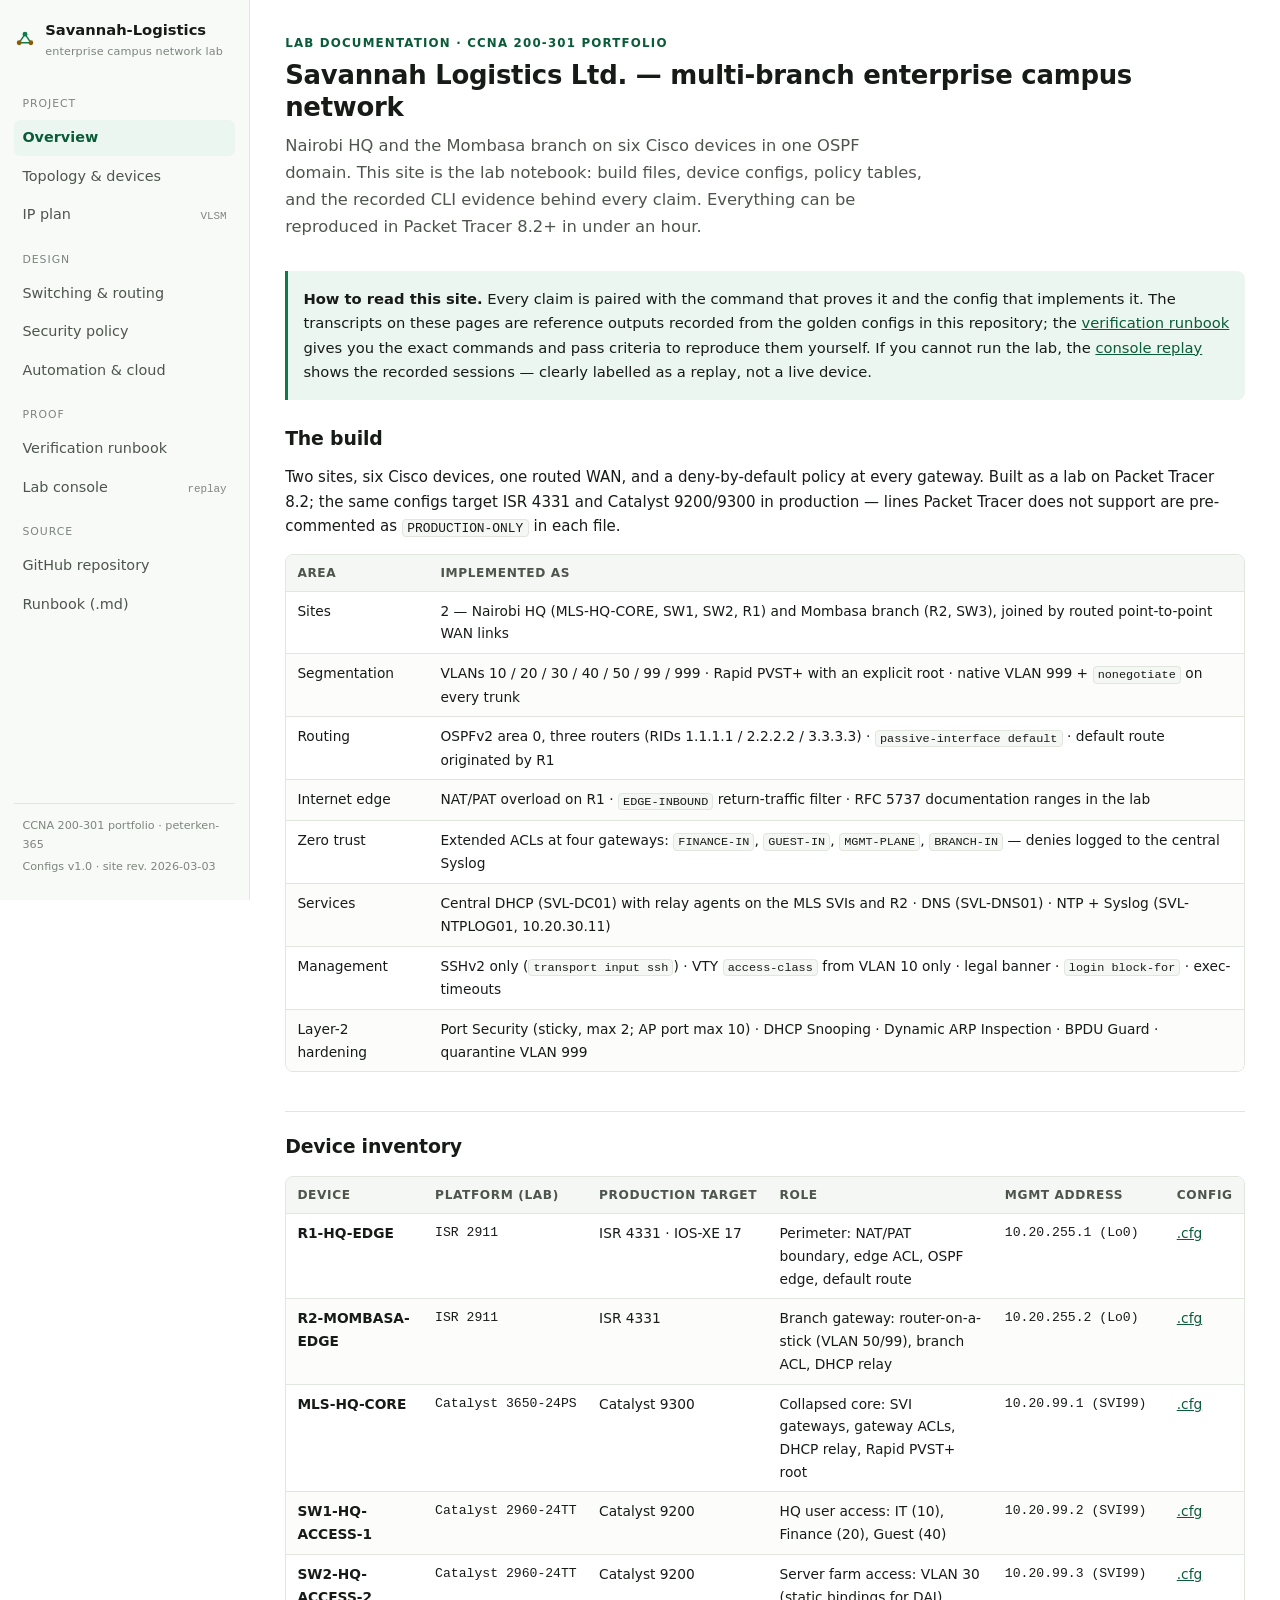
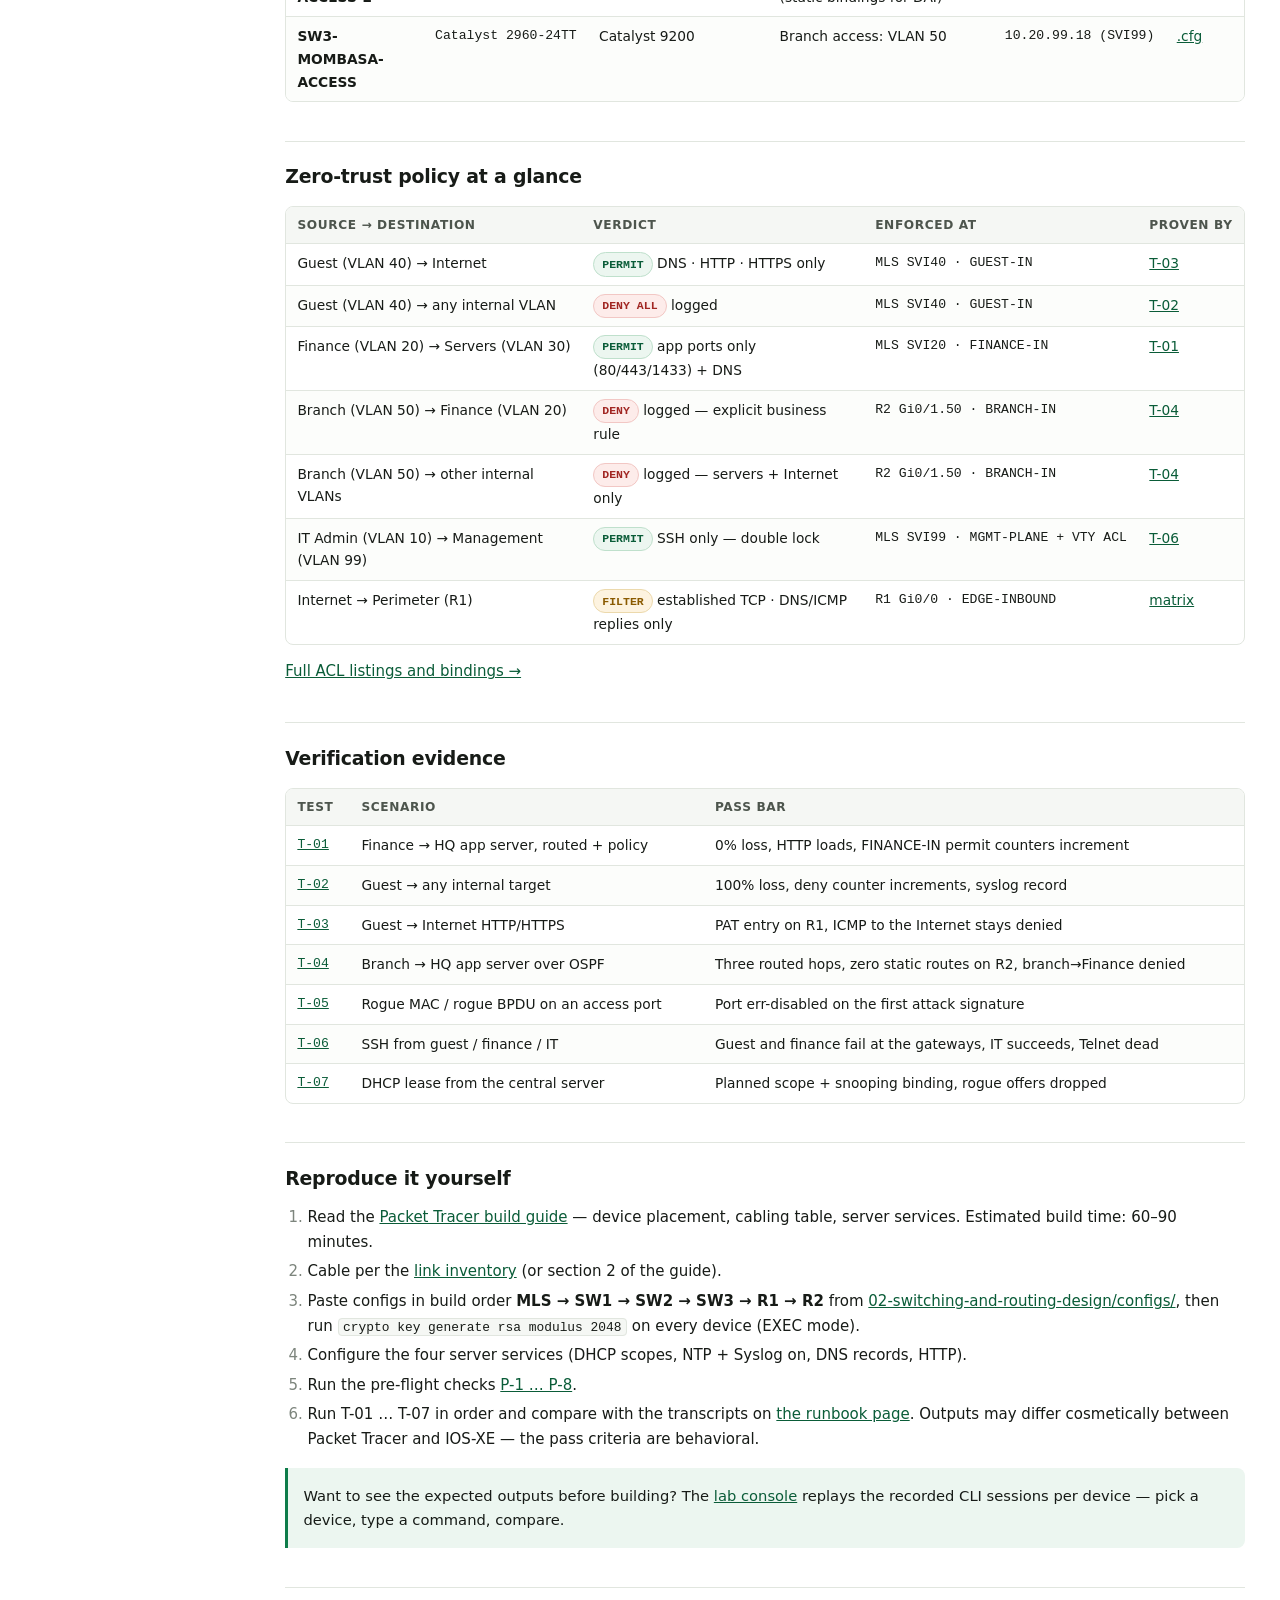
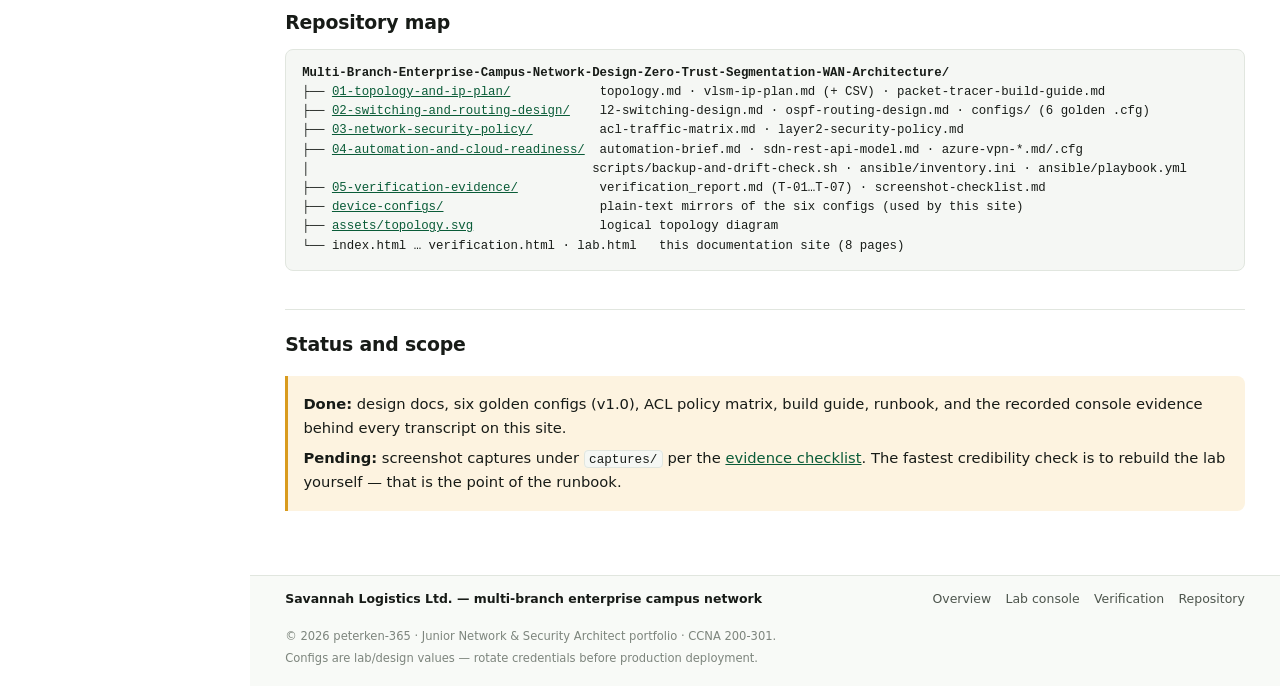
==== commit 690e14c5: "Rewrite Overview / IP plan / Topology pages as lab-evidence documentation" ====
--- a/index.html
+++ b/index.html
@@ -3,224 +3,171 @@
 <head>
 <meta charset="UTF-8">
 <meta name="viewport" content="width=device-width, initial-scale=1.0">
-<title>Savannah Logistics Ltd. — Multi-Branch Enterprise Campus Network Design</title>
-<meta name="description" content="Production-grade CCNA 200-301 design package: multi-branch enterprise campus network with zero-trust segmentation, VLSM, OSPF Area 0 and WAN architecture for Savannah Logistics Ltd. (Nairobi HQ + Mombasa Branch).">
+<title>Savannah Logistics Ltd. — Multi-Branch Enterprise Campus Network Lab</title>
+<meta name="description" content="Buildable CCNA 200-301 lab: multi-branch campus network for Savannah Logistics Ltd. (Nairobi HQ + Mombasa branch) with zero-trust segmentation, OSPF Area 0 WAN, NAT/PAT and a 7-test verification runbook. Reproduce it in Packet Tracer 8.2+ in under an hour.">
 <link rel="icon" type="image/svg+xml" href="favicon.svg">
 <link rel="stylesheet" href="styles.css">
 </head>
 <body>
 <a class="skip-link" href="#main">Skip to content</a>
-<header class="site-header">
-  <div class="container header-inner">
-    <a class="brand" href="index.html">
-      <span class="brand-mark" aria-hidden="true">
-        <svg width="20" height="20" viewBox="0 0 64 64" fill="none" xmlns="http://www.w3.org/2000/svg"><path d="M32 15 L15 40 M32 15 L49 40 M15 40 L49 40" stroke="#2bbd7f" stroke-width="4" stroke-linecap="round"/><circle cx="32" cy="15" r="7" fill="#3ddc97"/><circle cx="15" cy="40" r="7" fill="#f5b83d"/><circle cx="49" cy="40" r="7" fill="#f5b83d"/></svg>
-      </span>
-      <span class="brand-text">Savannah-Logistics<span class="brand-sub">Enterprise Network Blueprint</span></span>
+<div class="shell">
+  <aside class="sidebar" id="sidebar">
+    <a class="side-brand" href="index.html">
+      <svg width="22" height="22" viewBox="0 0 64 64" fill="none" xmlns="http://www.w3.org/2000/svg" aria-hidden="true"><path d="M32 15 L15 40 M32 15 L49 40 M15 40 L49 40" stroke="#0e7c4a" stroke-width="4" stroke-linecap="round"/><circle cx="32" cy="15" r="7" fill="#0e7c4a"/><circle cx="15" cy="40" r="7" fill="#8a5a00"/><circle cx="49" cy="40" r="7" fill="#8a5a00"/></svg>
+      <span><span class="t1">Savannah-Logistics</span><span class="t2">enterprise campus network lab</span></span>
     </a>
-    <button class="nav-toggle" aria-label="Toggle navigation" aria-expanded="false" aria-controls="primary-nav"><span></span><span></span><span></span></button>
-    <nav class="site-nav" id="primary-nav" aria-label="Primary navigation">
+    <nav class="side-nav" aria-label="Primary navigation">
+      <p class="navlabel">Project</p>
       <a href="index.html">Overview</a>
-      <a href="topology.html">Topology</a>
-      <a href="ip-plan.html">IP Plan</a>
-      <a href="switching-routing.html">Design</a>
-      <a href="security.html">Security</a>
-      <a href="automation.html">Automation</a>
-      <a href="verification.html">Verification</a>
-      <a class="nav-gh" href="https://github.com/peterken-365/Multi-Branch-Enterprise-Campus-Network-Design-Zero-Trust-Segmentation-WAN-Architecture" target="_blank" rel="noopener">GitHub Repo</a>
+      <a href="topology.html">Topology &amp; devices</a>
+      <a href="ip-plan.html">IP plan <span class="n">VLSM</span></a>
+      <p class="navlabel">Design</p>
+      <a href="switching-routing.html">Switching &amp; routing</a>
+      <a href="security.html">Security policy</a>
+      <a href="automation.html">Automation &amp; cloud</a>
+      <p class="navlabel">Proof</p>
+      <a href="verification.html">Verification runbook</a>
+      <a href="lab.html">Lab console <span class="n">replay</span></a>
+      <p class="navlabel">Source</p>
+      <a href="https://github.com/peterken-365/Multi-Branch-Enterprise-Campus-Network-Design-Zero-Trust-Segmentation-WAN-Architecture" target="_blank" rel="noopener">GitHub repository</a>
+      <a href="05-verification-evidence/verification_report.md" target="_blank" rel="noopener">Runbook (.md)</a>
     </nav>
-  </div>
-</header>
-<main id="main">
-  <section class="hero">
-    <div class="container">
-      <p class="hero-badge">CCNA 200-301 · Architectural Blueprint #2</p>
-      <h1>Multi-Branch Enterprise Campus Network Design <span class="grad">Zero-Trust Segmentation &amp; WAN Architecture</span></h1>
-      <p class="lead">A complete, production-grade network architecture for <strong>Savannah Logistics Ltd.</strong> — the Nairobi headquarters and the Mombasa regional branch — engineered out of a flat, single-broadcast-domain office network. Every artefact in this repository is real Cisco IOS configuration: paste-ready for Packet Tracer 8.2+ and deployable on physical Catalyst and ISR hardware.</p>
-      <div class="hero-cta">
-        <a class="btn btn-primary" href="topology.html">Explore the topology</a>
-        <a class="btn btn-ghost" href="switching-routing.html">Device configurations</a>
-        <a class="btn btn-ghost" href="verification.html">Verification runbook</a>
+    <div class="side-foot">
+      <p>CCNA 200-301 portfolio · peterken-365</p>
+      <p>Configs v1.0 · site rev. 2026-03-03</p>
+    </div>
+  </aside>
+  <div class="content-col">
+    <div class="topbar">
+      <button class="nav-toggle" aria-label="Toggle navigation" aria-expanded="false" aria-controls="sidebar"><span></span><span></span><span></span></button>
+      <span class="topbar-title">Savannah-Logistics network lab</span>
+      <a class="topbar-gh" href="https://github.com/peterken-365/Multi-Branch-Enterprise-Campus-Network-Design-Zero-Trust-Segmentation-WAN-Architecture" target="_blank" rel="noopener">GitHub</a>
+    </div>
+    <main id="main" class="docs">
+      <div class="page-head">
+        <p class="kicker">Lab documentation · CCNA 200-301 portfolio</p>
+        <h1>Savannah Logistics Ltd. — multi-branch enterprise campus network</h1>
+        <p class="lede">Nairobi HQ and the Mombasa branch on six Cisco devices in one OSPF domain. This site is the lab notebook: build files, device configs, policy tables, and the recorded CLI evidence behind every claim. Everything can be reproduced in Packet Tracer 8.2+ in under an hour.</p>
       </div>
-      <div class="stat-grid">
-        <div class="stat"><b>7</b><span>Segmented VLANs</span></div>
-        <div class="stat"><b>2</b><span>Sites · one OSPF domain</span></div>
-        <div class="stat"><b>3</b><span>OSPFv2 routers</span></div>
-        <div class="stat"><b>6</b><span>Golden device configs</span></div>
-        <div class="stat"><b>7</b><span>Verification tests</span></div>
-        <div class="stat"><b>4</b><span>CCNA pillars mapped</span></div>
+
+      <div class="callout">
+        <p><span class="ttl">How to read this site.</span> Every claim is paired with the command that proves it and the config that implements it. The transcripts on these pages are reference outputs recorded from the golden configs in this repository; the <a href="verification.html">verification runbook</a> gives you the exact commands and pass criteria to reproduce them yourself. If you cannot run the lab, the <a href="lab.html">console replay</a> shows the recorded sessions — clearly labelled as a replay, not a live device.</p>
       </div>
-    </div>
-  </section>
 
-  <section class="section">
-    <div class="container">
-      <div class="section-head">
-        <p class="eyebrow">01 · The business problem</p>
-        <h2>From a flat office LAN to an engineered campus network</h2>
-        <p>Savannah Logistics outgrew its single flat office router. The legacy network concentrated every employee, guest phone and server into one broadcast domain — with no redundancy, no encrypted management, no central time or logging, and no structured IP plan.</p>
-      </div>
-      <div class="grid grid-2">
-        <article class="card">
-          <span class="card-chip">Legacy risk 01</span>
-          <h3>One flat broadcast domain</h3>
-          <p>Guest phones, finance workstations and payroll servers all shared VLAN 1 — one infected device could scan the entire business. <strong>Fix:</strong> seven VLANs with a zero-trust extended ACL policy enforced at every gateway.</p>
-        </article>
-        <article class="card">
-          <span class="card-chip">Legacy risk 02</span>
-          <h3>No loop-free redundancy</h3>
-          <p>Default STP with no root planning — a single link event could silence the office. <strong>Fix:</strong> Rapid PVST+ with the multilayer core explicitly pinned as Root Bridge, PortFast and BPDU Guard on every edge port.</p>
-        </article>
-        <article class="card">
-          <span class="card-chip">Legacy risk 03</span>
-          <h3>Unprotected management plane</h3>
-          <p>Telnet and HTTP management with no central time or logging — sessions unencrypted, logs untrustworthy. <strong>Fix:</strong> SSHv2-only VTY bound to the IT VLAN, with NTP + Syslog centralized at 10.20.30.11.</p>
-        </article>
-        <article class="card">
-          <span class="card-chip">Legacy risk 04</span>
-          <h3>No addressing discipline</h3>
-          <p>Oversized subnets, wasted space, no growth path and no cloud headroom. <strong>Fix:</strong> a full VLSM architecture from 10.20.0.0/16 sized to real demand, with reserved blocks for the Azure S2S VPN extension.</p>
-        </article>
-      </div>
-    </div>
-  </section>
-
-  <section class="section section-alt">
-    <div class="container">
-      <div class="section-head">
-        <p class="eyebrow">02 · Four architectural pillars</p>
-        <h2>Mapped to all four CCNA 200-301 courses</h2>
-        <p>Every requirement of the certification track is implemented here as deployable configuration — not summarized as theory.</p>
-      </div>
-      <div class="grid grid-4">
-        <article class="card">
-          <span class="card-chip">Course 1 · Foundations</span>
-          <h3>IOS Essentials &amp; Management-Plane Security</h3>
-          <p>SSHv2-only VTY, Telnet disabled, HTTP/HTTPS management off, VTY access-class restricted to VLAN 10, encrypted secrets, login block-for, legal banner, console protection, exec-timeouts.</p>
-          <a class="card-link" href="security.html">Security standard →</a>
-        </article>
-        <article class="card">
-          <span class="card-chip">Course 2 · Intermediate</span>
-          <h3>Switching, VLANs &amp; Dynamic Routing</h3>
-          <p>Rapid PVST+ with an explicit Root Bridge, PortFast + BPDU Guard, hardened native VLAN 999 with nonegotiate, VLAN 1 eliminated, quarantine VLAN 999 for unused ports, OSPFv2 Area 0 with passive-interface default.</p>
-          <a class="card-link" href="switching-routing.html">Design details →</a>
-        </article>
-        <article class="card">
-          <span class="card-chip">Course 3 · Advanced</span>
-          <h3>WAN, Services &amp; Micro-Segmentation</h3>
-          <p>Port Security, DHCP Snooping, Dynamic ARP Inspection; the extended ACL matrix (guest hard-isolation, Finance app-ports-only, Branch→Finance deny, IT→Mgmt SSH-only); central DHCP with relay agents, NAT/PAT overload, NTP + Syslog.</p>
-          <a class="card-link" href="security.html">ACL matrix →</a>
-        </article>
-        <article class="card">
-          <span class="card-chip">Course 4 · Expert</span>
-          <h3>Automation &amp; Cloud-Readiness</h3>
-          <p>Golden-config source of truth, backup and drift-check scripts, Ansible inventory, an SDN plane model with RESTCONF/JSON examples, reserved Azure S2S VPN blocks and an IOS-XE IKEv2 tunnel template.</p>
-          <a class="card-link" href="automation.html">Automation brief →</a>
-        </article>
-      </div>
-    </div>
-  </section>
-
-  <section class="section">
-    <div class="container">
-      <div class="section-head">
-        <p class="eyebrow">03 · Zero-trust traffic policy</p>
-        <h2>Nothing moves unless a gateway permits it</h2>
-        <p>Denies are logged, so ACL hit counters and the central Syslog server provide both verification evidence and an audit trail. The full matrix with ACL-to-interface bindings is on the security page.</p>
-      </div>
+      <h2>The build</h2>
+      <p>Two sites, six Cisco devices, one routed WAN, and a deny-by-default policy at every gateway. Built as a lab on Packet Tracer 8.2; the same configs target ISR 4331 and Catalyst 9200/9300 in production — lines Packet Tracer does not support are pre-commented as <code>PRODUCTION-ONLY</code> in each file.</p>
       <div class="table-wrap">
         <table>
-          <thead>
-            <tr><th>Source → Destination</th><th>Verdict</th><th>Enforced at</th></tr>
-          </thead>
+          <thead><tr><th>Area</th><th>Implemented as</th></tr></thead>
           <tbody>
-            <tr><td><strong>Guest (VLAN 40)</strong> → Internet</td><td><span class="pill pill-permit">PERMIT</span> DNS · HTTP · HTTPS only</td><td class="mono">MLS SVI40 · GUEST-IN</td></tr>
-            <tr><td><strong>Guest (VLAN 40)</strong> → any internal VLAN</td><td><span class="pill pill-deny">DENY ALL</span> logged</td><td class="mono">MLS SVI40 · GUEST-IN</td></tr>
-            <tr><td><strong>Finance (VLAN 20)</strong> → Servers (VLAN 30)</td><td><span class="pill pill-permit">PERMIT</span> app ports only (80/443/1433) + DNS</td><td class="mono">MLS SVI20 · FINANCE-IN</td></tr>
-            <tr><td><strong>Branch (VLAN 50)</strong> → Finance (VLAN 20)</td><td><span class="pill pill-deny">DENY</span> logged — explicit business rule</td><td class="mono">R2 Gi0/1.50 · BRANCH-IN</td></tr>
-            <tr><td><strong>Branch (VLAN 50)</strong> → other internal VLANs</td><td><span class="pill pill-deny">DENY</span> logged — servers + Internet only</td><td class="mono">R2 Gi0/1.50 · BRANCH-IN</td></tr>
-            <tr><td><strong>IT Admin (VLAN 10)</strong> → Management (VLAN 99)</td><td><span class="pill pill-permit">PERMIT</span> SSH / management only</td><td class="mono">MLS SVI99 · MGMT-PLANE + VTY ACL</td></tr>
-            <tr><td><strong>Internet</strong> → Perimeter (R1)</td><td><span class="pill pill-amber">FILTER</span> established TCP · DNS/ICMP replies only</td><td class="mono">R1 Gi0/0 · EDGE-INBOUND</td></tr>
+            <tr><td>Sites</td><td>2 — Nairobi HQ (MLS-HQ-CORE, SW1, SW2, R1) and Mombasa branch (R2, SW3), joined by routed point-to-point WAN links</td></tr>
+            <tr><td>Segmentation</td><td>VLANs 10 / 20 / 30 / 40 / 50 / 99 / 999 · Rapid PVST+ with an explicit root · native VLAN 999 + <code>nonegotiate</code> on every trunk</td></tr>
+            <tr><td>Routing</td><td>OSPFv2 area 0, three routers (RIDs 1.1.1.1 / 2.2.2.2 / 3.3.3.3) · <code>passive-interface default</code> · default route originated by R1</td></tr>
+            <tr><td>Internet edge</td><td>NAT/PAT overload on R1 · <code>EDGE-INBOUND</code> return-traffic filter · RFC 5737 documentation ranges in the lab</td></tr>
+            <tr><td>Zero trust</td><td>Extended ACLs at four gateways: <code>FINANCE-IN</code>, <code>GUEST-IN</code>, <code>MGMT-PLANE</code>, <code>BRANCH-IN</code> — denies logged to the central Syslog</td></tr>
+            <tr><td>Services</td><td>Central DHCP (SVL-DC01) with relay agents on the MLS SVIs and R2 · DNS (SVL-DNS01) · NTP + Syslog (SVL-NTPLOG01, 10.20.30.11)</td></tr>
+            <tr><td>Management</td><td>SSHv2 only (<code>transport input ssh</code>) · VTY <code>access-class</code> from VLAN 10 only · legal banner · <code>login block-for</code> · exec-timeouts</td></tr>
+            <tr><td>Layer-2 hardening</td><td>Port Security (sticky, max 2; AP port max 10) · DHCP Snooping · Dynamic ARP Inspection · BPDU Guard · quarantine VLAN 999</td></tr>
           </tbody>
         </table>
       </div>
-      <p><a class="card-link" href="security.html">See the full ACL matrix and listings →</a></p>
-    </div>
-  </section>
 
-  <section class="section section-alt">
-    <div class="container">
-      <div class="section-head">
-        <p class="eyebrow">04 · Proof, not promises</p>
-        <h2>Seven tests, one pass bar</h2>
-        <p>The runbook in <span class="mono">05-verification-evidence/</span> specifies exact commands and expected outputs for each test, with a screenshot checklist for evidence capture.</p>
-      </div>
+      <h2>Device inventory</h2>
       <div class="table-wrap">
         <table>
-          <thead>
-            <tr><th>Test</th><th>Scenario</th><th>Expected architectural result</th></tr>
-          </thead>
+          <thead><tr><th>Device</th><th>Platform (lab)</th><th>Production target</th><th>Role</th><th>Mgmt address</th><th>Config</th></tr></thead>
           <tbody>
-            <tr><td class="mono"><strong>T-01</strong></td><td>Finance PC (VLAN 20) → HQ Server (VLAN 30)</td><td>Routes via core MLS; ping/HTTP succeed under the FINANCE-IN app-port policy</td></tr>
-            <tr><td class="mono"><strong>T-02</strong></td><td>Guest (VLAN 40) → Finance / Servers</td><td>Dropped immediately by the extended ACL at the guest gateway — logged</td></tr>
-            <tr><td class="mono"><strong>T-03</strong></td><td>Guest (VLAN 40) → external Internet web</td><td>Succeeds via edge NAT/PAT overload; ICMP to the Internet stays denied</td></tr>
-            <tr><td class="mono"><strong>T-04</strong></td><td>Branch (VLAN 50) → HQ App Server (VLAN 30)</td><td>Routes dynamically across the WAN via OSPF Area 0</td></tr>
-            <tr><td class="mono"><strong>T-05</strong></td><td>Rogue device / rogue BPDU on an access port</td><td>Port Security / BPDU Guard err-disables the port</td></tr>
-            <tr><td class="mono"><strong>T-06</strong></td><td>Unprivileged SSH from Guest VLAN 40</td><td>Rejected by gateway ACL + management VTY ACL (double enforcement)</td></tr>
-            <tr><td class="mono"><strong>T-07</strong></td><td>VLAN 20 PC boots without a static IP</td><td>Correct 10.20.20.x lease via the central DHCP relay</td></tr>
+            <tr><td><b>R1-HQ-EDGE</b></td><td class="td-mono">ISR 2911</td><td>ISR 4331 · IOS-XE 17</td><td>Perimeter: NAT/PAT boundary, edge ACL, OSPF edge, default route</td><td class="td-mono">10.20.255.1 (Lo0)</td><td><a href="https://github.com/peterken-365/Multi-Branch-Enterprise-Campus-Network-Design-Zero-Trust-Segmentation-WAN-Architecture/blob/main/02-switching-and-routing-design/configs/R1-HQ-EDGE.cfg" target="_blank" rel="noopener">.cfg</a></td></tr>
+            <tr><td><b>R2-MOMBASA-EDGE</b></td><td class="td-mono">ISR 2911</td><td>ISR 4331</td><td>Branch gateway: router-on-a-stick (VLAN 50/99), branch ACL, DHCP relay</td><td class="td-mono">10.20.255.2 (Lo0)</td><td><a href="https://github.com/peterken-365/Multi-Branch-Enterprise-Campus-Network-Design-Zero-Trust-Segmentation-WAN-Architecture/blob/main/02-switching-and-routing-design/configs/R2-MOMBASA-EDGE.cfg" target="_blank" rel="noopener">.cfg</a></td></tr>
+            <tr><td><b>MLS-HQ-CORE</b></td><td class="td-mono">Catalyst 3650-24PS</td><td>Catalyst 9300</td><td>Collapsed core: SVI gateways, gateway ACLs, DHCP relay, Rapid PVST+ root</td><td class="td-mono">10.20.99.1 (SVI99)</td><td><a href="https://github.com/peterken-365/Multi-Branch-Enterprise-Campus-Network-Design-Zero-Trust-Segmentation-WAN-Architecture/blob/main/02-switching-and-routing-design/configs/MLS-HQ-CORE.cfg" target="_blank" rel="noopener">.cfg</a></td></tr>
+            <tr><td><b>SW1-HQ-ACCESS-1</b></td><td class="td-mono">Catalyst 2960-24TT</td><td>Catalyst 9200</td><td>HQ user access: IT (10), Finance (20), Guest (40)</td><td class="td-mono">10.20.99.2 (SVI99)</td><td><a href="https://github.com/peterken-365/Multi-Branch-Enterprise-Campus-Network-Design-Zero-Trust-Segmentation-WAN-Architecture/blob/main/02-switching-and-routing-design/configs/SW1-HQ-ACCESS-1.cfg" target="_blank" rel="noopener">.cfg</a></td></tr>
+            <tr><td><b>SW2-HQ-ACCESS-2</b></td><td class="td-mono">Catalyst 2960-24TT</td><td>Catalyst 9200</td><td>Server farm access: VLAN 30 (static bindings for DAI)</td><td class="td-mono">10.20.99.3 (SVI99)</td><td><a href="https://github.com/peterken-365/Multi-Branch-Enterprise-Campus-Network-Design-Zero-Trust-Segmentation-WAN-Architecture/blob/main/02-switching-and-routing-design/configs/SW2-HQ-ACCESS-2.cfg" target="_blank" rel="noopener">.cfg</a></td></tr>
+            <tr><td><b>SW3-MOMBASA-ACCESS</b></td><td class="td-mono">Catalyst 2960-24TT</td><td>Catalyst 9200</td><td>Branch access: VLAN 50</td><td class="td-mono">10.20.99.18 (SVI99)</td><td><a href="https://github.com/peterken-365/Multi-Branch-Enterprise-Campus-Network-Design-Zero-Trust-Segmentation-WAN-Architecture/blob/main/02-switching-and-routing-design/configs/SW3-MOMBASA-ACCESS.cfg" target="_blank" rel="noopener">.cfg</a></td></tr>
           </tbody>
         </table>
       </div>
-      <p><a class="card-link" href="verification.html">Open the verification runbook →</a></p>
-    </div>
-  </section>
 
-  <section class="section">
-    <div class="container">
-      <div class="section-head">
-        <p class="eyebrow">05 · Repository map</p>
-        <h2>Every artefact, versioned and cross-linked</h2>
-        <p>This website <strong>is</strong> the repository — the pages, diagrams and configurations you are reading are served straight from the main branch.</p>
+      <h2>Zero-trust policy at a glance</h2>
+      <div class="table-wrap">
+        <table>
+          <thead><tr><th>Source → Destination</th><th>Verdict</th><th>Enforced at</th><th>Proven by</th></tr></thead>
+          <tbody>
+            <tr><td>Guest (VLAN 40) → Internet</td><td><span class="chip pass">PERMIT</span> DNS · HTTP · HTTPS only</td><td class="td-mono">MLS SVI40 · GUEST-IN</td><td><a href="verification.html#t-03">T-03</a></td></tr>
+            <tr><td>Guest (VLAN 40) → any internal VLAN</td><td><span class="chip drop">DENY ALL</span> logged</td><td class="td-mono">MLS SVI40 · GUEST-IN</td><td><a href="verification.html#t-02">T-02</a></td></tr>
+            <tr><td>Finance (VLAN 20) → Servers (VLAN 30)</td><td><span class="chip pass">PERMIT</span> app ports only (80/443/1433) + DNS</td><td class="td-mono">MLS SVI20 · FINANCE-IN</td><td><a href="verification.html#t-01">T-01</a></td></tr>
+            <tr><td>Branch (VLAN 50) → Finance (VLAN 20)</td><td><span class="chip drop">DENY</span> logged — explicit business rule</td><td class="td-mono">R2 Gi0/1.50 · BRANCH-IN</td><td><a href="verification.html#t-04">T-04</a></td></tr>
+            <tr><td>Branch (VLAN 50) → other internal VLANs</td><td><span class="chip drop">DENY</span> logged — servers + Internet only</td><td class="td-mono">R2 Gi0/1.50 · BRANCH-IN</td><td><a href="verification.html#t-04">T-04</a></td></tr>
+            <tr><td>IT Admin (VLAN 10) → Management (VLAN 99)</td><td><span class="chip pass">PERMIT</span> SSH only — double lock</td><td class="td-mono">MLS SVI99 · MGMT-PLANE + VTY ACL</td><td><a href="verification.html#t-06">T-06</a></td></tr>
+            <tr><td>Internet → Perimeter (R1)</td><td><span class="chip info">FILTER</span> established TCP · DNS/ICMP replies only</td><td class="td-mono">R1 Gi0/0 · EDGE-INBOUND</td><td><a href="security.html">matrix</a></td></tr>
+          </tbody>
+        </table>
       </div>
-      <div class="filetree" aria-label="Repository structure">
-<b>Multi-Branch-Enterprise-Campus-Network-Design-Zero-Trust-Segmentation-WAN-Architecture/</b>
-├── <a href="01-topology-and-ip-plan/topology.md">01-topology-and-ip-plan/</a>          topology inventory · VLSM plan (MD + CSV) · Packet Tracer build guide
-├── <a href="02-switching-and-routing-design/l2-switching-design.md">02-switching-and-routing-design/</a>   L2/STP + OSPF design docs · configs/ (6 paste-ready .cfg files)
-├── <a href="03-network-security-policy/acl-traffic-matrix.md">03-network-security-policy/</a>        ACL traffic matrix · Layer-2 security policy
-├── <a href="04-automation-and-cloud-readiness/automation-brief.md">04-automation-and-cloud-readiness/</a> automation brief · SDN/REST model · Azure reservation · scripts · ansible
-├── <a href="05-verification-evidence/verification_report.md">05-verification-evidence/</a>          verification runbook (T-01…T-07) · screenshot checklist
-├── <a href="assets/topology.svg">assets/topology.svg</a>               high-resolution logical topology diagram
-└── index.html … verification.html     this website (7 pages)</div>
+      <p><a href="security.html">Full ACL listings and bindings →</a></p>
+
+      <h2>Verification evidence</h2>
+      <div class="table-wrap">
+        <table>
+          <thead><tr><th>Test</th><th>Scenario</th><th>Pass bar</th></tr></thead>
+          <tbody>
+            <tr><td class="td-mono"><a href="verification.html#t-01">T-01</a></td><td>Finance → HQ app server, routed + policy</td><td>0% loss, HTTP loads, FINANCE-IN permit counters increment</td></tr>
+            <tr><td class="td-mono"><a href="verification.html#t-02">T-02</a></td><td>Guest → any internal target</td><td>100% loss, deny counter increments, syslog record</td></tr>
+            <tr><td class="td-mono"><a href="verification.html#t-03">T-03</a></td><td>Guest → Internet HTTP/HTTPS</td><td>PAT entry on R1, ICMP to the Internet stays denied</td></tr>
+            <tr><td class="td-mono"><a href="verification.html#t-04">T-04</a></td><td>Branch → HQ app server over OSPF</td><td>Three routed hops, zero static routes on R2, branch→Finance denied</td></tr>
+            <tr><td class="td-mono"><a href="verification.html#t-05">T-05</a></td><td>Rogue MAC / rogue BPDU on an access port</td><td>Port err-disabled on the first attack signature</td></tr>
+            <tr><td class="td-mono"><a href="verification.html#t-06">T-06</a></td><td>SSH from guest / finance / IT</td><td>Guest and finance fail at the gateways, IT succeeds, Telnet dead</td></tr>
+            <tr><td class="td-mono"><a href="verification.html#t-07">T-07</a></td><td>DHCP lease from the central server</td><td>Planned scope + snooping binding, rogue offers dropped</td></tr>
+          </tbody>
+        </table>
+      </div>
+
+      <h2>Reproduce it yourself</h2>
+      <ol>
+        <li>Read the <a href="01-topology-and-ip-plan/packet-tracer-build-guide.md" target="_blank" rel="noopener">Packet Tracer build guide</a> — device placement, cabling table, server services. Estimated build time: 60–90 minutes.</li>
+        <li>Cable per the <a href="topology.html">link inventory</a> (or section 2 of the guide).</li>
+        <li>Paste configs in build order <b>MLS → SW1 → SW2 → SW3 → R1 → R2</b> from <a href="https://github.com/peterken-365/Multi-Branch-Enterprise-Campus-Network-Design-Zero-Trust-Segmentation-WAN-Architecture/tree/main/02-switching-and-routing-design/configs" target="_blank" rel="noopener">02-switching-and-routing-design/configs/</a>, then run <code>crypto key generate rsa modulus 2048</code> on every device (EXEC mode).</li>
+        <li>Configure the four server services (DHCP scopes, NTP + Syslog on, DNS records, HTTP).</li>
+        <li>Run the pre-flight checks <a href="verification.html#preflight">P-1 … P-8</a>.</li>
+        <li>Run T-01 … T-07 in order and compare with the transcripts on <a href="verification.html">the runbook page</a>. Outputs may differ cosmetically between Packet Tracer and IOS-XE — the pass criteria are behavioral.</li>
+      </ol>
       <div class="callout">
-        <strong>Live design website:</strong> this repository is published via GitHub Pages at
-        <a href="https://peterken-365.github.io/Multi-Branch-Enterprise-Campus-Network-Design-Zero-Trust-Segmentation-WAN-Architecture/" target="_blank" rel="noopener">peterken-365.github.io/Multi-Branch-Enterprise-Campus-Network-Design-Zero-Trust-Segmentation-WAN-Architecture</a>.
-        Deployment details are documented in the <a href="https://github.com/peterken-365/Multi-Branch-Enterprise-Campus-Network-Design-Zero-Trust-Segmentation-WAN-Architecture#8-deployment-github-pages" target="_blank" rel="noopener">README</a>.
+        <p>Want to see the expected outputs before building? The <a href="lab.html">lab console</a> replays the recorded CLI sessions per device — pick a device, type a command, compare.</p>
       </div>
-    </div>
-  </section>
-</main>
-<footer class="site-footer">
-  <div class="container footer-inner">
-    <div class="footer-brand">
-      <p class="f-title">Savannah Logistics Ltd. — Multi-Branch Enterprise Campus Network</p>
-      <p class="f-sub">Zero-Trust Segmentation &amp; WAN Architecture · CCNA 200-301 aligned · Nairobi HQ + Mombasa Branch · Designed and documented by peterken-365</p>
-    </div>
-    <nav class="footer-nav" aria-label="Footer navigation">
-      <a href="index.html">Overview</a>
-      <a href="topology.html">Topology</a>
-      <a href="ip-plan.html">IP Plan</a>
-      <a href="switching-routing.html">Design</a>
-      <a href="security.html">Security</a>
-      <a href="automation.html">Automation</a>
-      <a href="verification.html">Verification</a>
-      <a href="https://github.com/peterken-365/Multi-Branch-Enterprise-Campus-Network-Design-Zero-Trust-Segmentation-WAN-Architecture" target="_blank" rel="noopener">Repository</a>
-    </nav>
+
+      <h2>Repository map</h2>
+      <div class="filetree" aria-label="Repository structure"><b>Multi-Branch-Enterprise-Campus-Network-Design-Zero-Trust-Segmentation-WAN-Architecture/</b>
+├── <a href="01-topology-and-ip-plan/topology.md">01-topology-and-ip-plan/</a>            topology.md · vlsm-ip-plan.md (+ CSV) · packet-tracer-build-guide.md
+├── <a href="02-switching-and-routing-design/l2-switching-design.md">02-switching-and-routing-design/</a>    l2-switching-design.md · ospf-routing-design.md · configs/ (6 golden .cfg)
+├── <a href="03-network-security-policy/acl-traffic-matrix.md">03-network-security-policy/</a>         acl-traffic-matrix.md · layer2-security-policy.md
+├── <a href="04-automation-and-cloud-readiness/automation-brief.md">04-automation-and-cloud-readiness/</a>  automation-brief.md · sdn-rest-api-model.md · azure-vpn-*.md/.cfg
+│                                      scripts/backup-and-drift-check.sh · ansible/inventory.ini · ansible/playbook.yml
+├── <a href="05-verification-evidence/verification_report.md">05-verification-evidence/</a>           verification_report.md (T-01…T-07) · screenshot-checklist.md
+├── <a href="https://github.com/peterken-365/Multi-Branch-Enterprise-Campus-Network-Design-Zero-Trust-Segmentation-WAN-Architecture/tree/main/device-configs">device-configs/</a>                     plain-text mirrors of the six configs (used by this site)
+├── <a href="assets/topology.svg">assets/topology.svg</a>                 logical topology diagram
+└── index.html … verification.html · lab.html   this documentation site (8 pages)</div>
+
+      <h2>Status and scope</h2>
+      <div class="callout warn">
+        <p><span class="ttl">Done:</span> design docs, six golden configs (v1.0), ACL policy matrix, build guide, runbook, and the recorded console evidence behind every transcript on this site.</p>
+        <p><span class="ttl">Pending:</span> screenshot captures under <code>captures/</code> per the <a href="05-verification-evidence/screenshot-checklist.md" target="_blank" rel="noopener">evidence checklist</a>. The fastest credibility check is to rebuild the lab yourself — that is the point of the runbook.</p>
+      </div>
+    </main>
+    <footer class="site-footer">
+      <div class="footer-inner">
+        <p class="f-title">Savannah Logistics Ltd. — multi-branch enterprise campus network</p>
+        <nav aria-label="Footer navigation">
+          <a href="index.html">Overview</a>
+          <a href="lab.html">Lab console</a>
+          <a href="verification.html">Verification</a>
+          <a href="https://github.com/peterken-365/Multi-Branch-Enterprise-Campus-Network-Design-Zero-Trust-Segmentation-WAN-Architecture" target="_blank" rel="noopener">Repository</a>
+        </nav>
+      </div>
+      <div class="footer-base">
+        <p>© <span data-year>2026</span> peterken-365 · Junior Network &amp; Security Architect portfolio · CCNA 200-301.</p>
+        <p>Configs are lab/design values — rotate credentials before production deployment.</p>
+      </div>
+    </footer>
   </div>
-  <div class="container footer-base">
-    <p>© <span id="year">2026</span> peterken-365 — Junior Network &amp; Security Architect portfolio project.</p>
-    <p>Configs are lab/design values — rotate credentials before production deployment.</p>
-  </div>
-</footer>
+</div>
 <script src="script.js"></script>
 </body>
 </html>
--- a/styles.css
+++ b/styles.css
@@ -1,225 +1,491 @@
-/* ==========================================================================
-   Savannah Logistics Ltd. — Multi-Branch Enterprise Campus Network Blueprint
-   Design website styles — dark ops theme, emerald accents
+/* ============================================================================
+   Savannah Logistics Ltd. — Multi-Branch Enterprise Campus Network
+   Docs + lab stylesheet. Plain engineering look: dense tables, monospace CLI,
+   no hero banners, no marketing cards.
    ========================================================================== */
 
-*,*::before,*::after{box-sizing:border-box}
-
-:root{
-  --bg:#0d1310;
-  --bg-soft:#121a16;
-  --surface:#151e1a;
-  --surface-2:#1a2520;
-  --border:#26322b;
-  --border-strong:#3a4a40;
-  --text:#eaf2ed;
-  --text-muted:#a3b8ac;
-  --text-faint:#71887c;
-  --accent:#3ddc97;
-  --accent-strong:#2bbd7f;
-  --accent-dim:rgba(61,220,151,.12);
-  --amber:#f5b83d;
-  --amber-dim:rgba(245,184,61,.12);
-  --red:#f4736e;
-  --red-dim:rgba(244,115,110,.12);
-  --mono:'JetBrains Mono',ui-monospace,SFMono-Regular,'Cascadia Code',Menlo,Consolas,monospace;
-  --sans:'Inter',-apple-system,'Segoe UI',Roboto,Helvetica,Arial,sans-serif;
-  --radius:14px;
-}
-
-html{scroll-behavior:smooth}
-
-body{
-  margin:0;
-  min-height:100vh;
-  display:flex;
-  flex-direction:column;
-  font-family:var(--sans);
-  font-size:16px;
-  background:var(--bg);
-  color:var(--text);
-  line-height:1.65;
-  -webkit-font-smoothing:antialiased;
-  text-rendering:optimizeLegibility;
-}
-
-img,svg{max-width:100%}
-a{color:var(--accent);text-decoration:none}
-a:hover{color:var(--accent-strong)}
-code,kbd,pre{font-family:var(--mono)}
-
-.container{width:min(1120px,100% - 2.5rem);margin-inline:auto}
-
-/* --- Accessibility ------------------------------------------------------- */
-.skip-link{position:absolute;left:-9999px;top:0;background:var(--accent);color:#07130d;padding:.6rem 1rem;border-radius:0 0 10px 0;z-index:100;font-weight:600}
-.skip-link:focus{left:0}
-:focus-visible{outline:2px solid var(--accent);outline-offset:2px;border-radius:4px}
-.sr-only{position:absolute;width:1px;height:1px;padding:0;margin:-1px;overflow:hidden;clip:rect(0,0,0,0);white-space:nowrap;border:0}
-
-/* --- Header ---------------------------------------------------------------*/
-.site-header{position:sticky;top:0;z-index:60;background:rgba(13,19,16,.86);backdrop-filter:blur(10px);-webkit-backdrop-filter:blur(10px);border-bottom:1px solid var(--border)}
-.header-inner{display:flex;align-items:center;justify-content:space-between;gap:1rem;padding:.85rem 0}
-.brand{display:flex;align-items:center;gap:.7rem;font-weight:700;letter-spacing:-.01em;color:var(--text);font-size:1.02rem}
-.brand:hover{color:var(--text)}
-.brand-mark{width:34px;height:34px;border-radius:9px;background:linear-gradient(140deg,#123526,#0d231a);border:1px solid var(--border-strong);display:grid;place-items:center;flex:none}
-.brand-mark svg{display:block}
-.brand-text{display:flex;flex-direction:column;line-height:1.15}
-.brand-sub{font-size:.64rem;font-weight:600;letter-spacing:.14em;text-transform:uppercase;color:var(--text-faint)}
-.site-nav{display:flex;align-items:center;gap:.15rem;flex-wrap:wrap}
-.site-nav a{color:var(--text-muted);font-size:.92rem;font-weight:500;padding:.42rem .7rem;border-radius:9px;transition:color .15s ease,background .15s ease}
-.site-nav a:hover{color:var(--text);background:var(--surface-2)}
-.site-nav a.active{color:var(--accent);background:var(--accent-dim)}
-.site-nav a.nav-gh{display:inline-flex;align-items:center;gap:.4rem;border:1px solid var(--border-strong);margin-left:.35rem}
-.nav-toggle{display:none;background:none;border:1px solid var(--border-strong);border-radius:9px;padding:.5rem .65rem;cursor:pointer}
-.nav-toggle span{display:block;width:20px;height:2px;background:var(--text);margin:4px 0;border-radius:2px}
-
-/* --- Hero ------------------------------------------------------------------*/
-.hero{position:relative;padding:4.5rem 0 3.5rem;background:
-  radial-gradient(900px 380px at 12% -10%,rgba(61,220,151,.10),transparent 60%),
-  radial-gradient(700px 340px at 88% -20%,rgba(245,184,61,.07),transparent 55%);
-  border-bottom:1px solid var(--border)}
-.hero-badge{display:inline-flex;align-items:center;gap:.5rem;font-family:var(--mono);font-size:.75rem;font-weight:600;letter-spacing:.1em;text-transform:uppercase;color:var(--accent);background:var(--accent-dim);border:1px solid rgba(61,220,151,.3);padding:.35rem .8rem;border-radius:999px}
-.hero h1{font-size:clamp(2rem,4.6vw,3.2rem);line-height:1.12;letter-spacing:-.025em;margin:.9rem 0 1rem;max-width:24ch}
-.grad{background:linear-gradient(92deg,var(--accent),var(--amber));-webkit-background-clip:text;background-clip:text;color:transparent}
-.hero .lead{color:var(--text-muted);max-width:64ch;font-size:1.05rem;margin:0 0 1.6rem}
-.hero-cta{display:flex;flex-wrap:wrap;gap:.7rem;margin-bottom:2.6rem}
-.btn{display:inline-flex;align-items:center;gap:.5rem;font-weight:600;font-size:.95rem;padding:.68rem 1.25rem;border-radius:11px;border:1px solid transparent;transition:transform .15s ease,background .15s ease,border-color .15s ease;cursor:pointer}
-.btn:hover{transform:translateY(-1px)}
-.btn-primary{background:var(--accent);color:#08130d}
-.btn-primary:hover{background:var(--accent-strong);color:#08130d}
-.btn-ghost{border-color:var(--border-strong);color:var(--text)}
-.btn-ghost:hover{border-color:var(--accent);color:var(--accent)}
-.stat-grid{display:grid;grid-template-columns:repeat(6,1fr);gap:.9rem}
-.stat{background:var(--surface);border:1px solid var(--border);border-radius:12px;padding:.9rem 1rem}
-.stat b{display:block;font-family:var(--mono);font-size:1.45rem;color:var(--accent);line-height:1.2}
-.stat span{font-size:.78rem;color:var(--text-faint)}
-
-/* --- Page hero (subpages) ---------------------------------------------------*/
-.page-hero{padding:3.2rem 0 2.2rem;border-bottom:1px solid var(--border);background:radial-gradient(800px 320px at 15% -20%,rgba(61,220,151,.09),transparent 60%)}
-.page-hero h1{font-size:clamp(1.7rem,3.4vw,2.4rem);letter-spacing:-.02em;margin:.7rem 0 .6rem}
-.page-hero .lead{color:var(--text-muted);max-width:72ch;margin:0}
-
-/* --- Sections ---------------------------------------------------------------*/
-.section{padding:3.2rem 0}
-.section-alt{background:var(--bg-soft);border-top:1px solid var(--border);border-bottom:1px solid var(--border)}
-.section-head{max-width:74ch;margin-bottom:1.9rem}
-.eyebrow{font-family:var(--mono);font-size:.72rem;font-weight:600;letter-spacing:.16em;text-transform:uppercase;color:var(--accent);margin:0 0 .55rem}
-.section-head h2{font-size:clamp(1.4rem,2.6vw,1.9rem);letter-spacing:-.015em;margin:0 0 .55rem}
-.section-head p{color:var(--text-muted);margin:0}
-
-/* --- Cards ------------------------------------------------------------------*/
-.grid{display:grid;gap:1.1rem}
-.grid-2{grid-template-columns:repeat(2,1fr)}
-.grid-3{grid-template-columns:repeat(3,1fr)}
-.grid-4{grid-template-columns:repeat(4,1fr)}
-.card{background:var(--surface);border:1px solid var(--border);border-radius:var(--radius);padding:1.4rem;transition:border-color .2s ease,transform .2s ease}
-.card:hover{border-color:var(--border-strong);transform:translateY(-2px)}
-.card h3{font-size:1.03rem;margin:.15rem 0 .5rem;letter-spacing:-.01em}
-.card p{color:var(--text-muted);font-size:.92rem;margin:0}
-.card-chip{display:inline-block;font-family:var(--mono);font-size:.7rem;letter-spacing:.08em;text-transform:uppercase;color:var(--amber);background:var(--amber-dim);border:1px solid rgba(245,184,61,.3);border-radius:999px;padding:.2rem .65rem;margin-bottom:.65rem}
-.card-link{display:inline-flex;align-items:center;gap:.35rem;margin-top:.85rem;font-size:.88rem;font-weight:600}
-
-/* --- Tables ------------------------------------------------------------------*/
-.table-wrap{overflow-x:auto;border:1px solid var(--border);border-radius:var(--radius);background:var(--surface);margin:1.2rem 0}
-.table-wrap::-webkit-scrollbar{height:8px}
-.table-wrap::-webkit-scrollbar-thumb{background:var(--border-strong);border-radius:4px}
-table{width:100%;border-collapse:collapse;font-size:.92rem;min-width:640px}
-th{font-family:var(--mono);font-size:.72rem;font-weight:600;letter-spacing:.1em;text-transform:uppercase;color:var(--text-faint);text-align:left;padding:.8rem 1.05rem;border-bottom:1px solid var(--border-strong);background:var(--surface-2);white-space:nowrap}
-td{padding:.72rem 1.05rem;border-bottom:1px solid var(--border);color:var(--text-muted);vertical-align:top}
-tbody tr:last-child td{border-bottom:none}
-tbody tr:nth-child(even){background:rgba(255,255,255,.015)}
-td strong{color:var(--text);font-weight:600}
-.mono{font-family:var(--mono);font-size:.85em}
-
-/* --- Pills / verdicts ---------------------------------------------------------*/
-.pill{display:inline-block;font-family:var(--mono);font-size:.72rem;font-weight:700;letter-spacing:.06em;padding:.18rem .6rem;border-radius:999px;border:1px solid;white-space:nowrap}
-.pill-permit{color:var(--accent);border-color:rgba(61,220,151,.4);background:var(--accent-dim)}
-.pill-deny{color:var(--red);border-color:rgba(244,115,110,.4);background:var(--red-dim)}
-.pill-amber{color:var(--amber);border-color:rgba(245,184,61,.4);background:var(--amber-dim)}
-
-/* --- Code blocks ---------------------------------------------------------------*/
-.terminal{background:#0a0f0c;border:1px solid var(--border);border-radius:12px;overflow:hidden;margin:1rem 0}
-.terminal-bar{display:flex;align-items:center;gap:.45rem;padding:.55rem .9rem;border-bottom:1px solid var(--border);background:var(--surface-2)}
-.terminal-bar i{width:10px;height:10px;border-radius:50%;background:var(--border-strong);display:inline-block}
-.terminal-bar i:nth-child(1){background:var(--red)}
-.terminal-bar i:nth-child(2){background:var(--amber)}
-.terminal-bar i:nth-child(3){background:var(--accent)}
-.terminal-bar span{font-family:var(--mono);font-size:.72rem;color:var(--text-faint);margin-left:.35rem}
-.terminal pre{margin:0;padding:1rem 1.1rem;color:#cfe3d6;font-size:.84rem;line-height:1.6;overflow-x:auto}
-.terminal pre::-webkit-scrollbar{height:8px}
-.terminal pre::-webkit-scrollbar-thumb{background:var(--border-strong);border-radius:4px}
-.tok-c{color:#5f8a71}
-.tok-kw{color:var(--amber)}
-.tok-permit{color:var(--accent)}
-.tok-deny{color:var(--red)}
-
-/* --- Callouts ------------------------------------------------------------------*/
-.callout{border:1px solid var(--border);border-left:3px solid var(--accent);background:var(--surface);border-radius:0 12px 12px 0;padding:1rem 1.25rem;margin:1.4rem 0;color:var(--text-muted);font-size:.94rem}
-.callout strong{color:var(--text)}
-.callout-amber{border-left-color:var(--amber)}
-.callout-amber strong{color:var(--amber)}
-
-/* --- Config viewer ---------------------------------------------------------------*/
-.cfg-tabs{display:flex;flex-wrap:wrap;gap:.5rem;margin:1.2rem 0 .2rem}
-.cfg-tab{font-family:var(--mono);font-size:.8rem;font-weight:600;color:var(--text-muted);background:var(--surface);border:1px solid var(--border);border-radius:999px;padding:.45rem .95rem;cursor:pointer;transition:all .15s ease}
-.cfg-tab:hover{color:var(--text);border-color:var(--border-strong)}
-.cfg-tab.active{color:#08130d;background:var(--accent);border-color:var(--accent)}
-#cfg-body{max-height:480px;overflow:auto}
-#cfg-body::-webkit-scrollbar{width:8px}
-#cfg-body::-webkit-scrollbar-thumb{background:var(--border-strong);border-radius:4px}
-
-/* --- Topology figure ----------------------------------------------------------------*/
-.figure{background:var(--surface);border:1px solid var(--border);border-radius:var(--radius);padding:1.1rem;margin:1.4rem 0}
-.figure img{display:block;width:100%;height:auto;border-radius:8px}
-.figure figcaption{font-size:.82rem;color:var(--text-faint);padding:.7rem .3rem 0;font-family:var(--mono)}
-
-/* --- Steps ----------------------------------------------------------------------------*/
-.steps{list-style:none;counter-reset:step;padding:0;margin:1.3rem 0;display:grid;gap:.9rem}
-.steps li{counter-increment:step;position:relative;padding:1rem 1.2rem 1rem 3.6rem;background:var(--surface);border:1px solid var(--border);border-radius:12px;color:var(--text-muted);font-size:.94rem}
-.steps li::before{content:counter(step,decimal-leading-zero);position:absolute;left:1.1rem;top:1.05rem;font-family:var(--mono);font-weight:700;font-size:.82rem;color:var(--accent);background:var(--accent-dim);border:1px solid rgba(61,220,151,.3);width:1.7rem;height:1.7rem;display:grid;place-items:center;border-radius:8px}
-.steps li strong{color:var(--text)}
-
-/* --- File tree ----------------------------------------------------------------------------*/
-.filetree{font-family:var(--mono);font-size:.85rem;color:var(--text-muted);background:var(--surface);border:1px solid var(--border);border-radius:12px;padding:1.15rem 1.3rem;overflow-x:auto;line-height:1.8}
-.filetree b{color:var(--text);font-weight:600}
-.filetree a{color:var(--text-muted)}
-.filetree a:hover{color:var(--accent)}
-
-/* --- Footer (sticky bottom) -------------------------------------------------------------------*/
-.site-footer{margin-top:auto;background:#0a0f0c;border-top:1px solid var(--border)}
-.footer-inner{display:flex;flex-wrap:wrap;justify-content:space-between;gap:1.6rem;padding:2.4rem 0 1.6rem}
-.footer-brand p{margin:0}
-.footer-brand .f-title{font-weight:700;font-size:1rem}
-.footer-brand .f-sub{color:var(--text-faint);font-size:.85rem;margin-top:.3rem;max-width:46ch}
-.footer-nav{display:flex;flex-wrap:wrap;gap:.4rem 1.4rem;align-content:flex-start}
-.footer-nav a{color:var(--text-muted);font-size:.9rem}
-.footer-nav a:hover{color:var(--accent)}
-.footer-base{border-top:1px solid var(--border);padding:1.1rem 0 1.3rem;display:flex;flex-wrap:wrap;justify-content:space-between;gap:.5rem 1.5rem;color:var(--text-faint);font-size:.8rem}
-.footer-base p{margin:0}
-
-/* --- Notes list ---------------------------------------------------------------------------------*/
-.note-list{margin:1rem 0 0;padding-left:1.25rem;color:var(--text-muted);font-size:.94rem}
-.note-list li{margin:.45rem 0}
-.note-list li strong{color:var(--text)}
-
-/* --- Responsive -----------------------------------------------------------------------------------*/
-@media (max-width:960px){
-  .grid-4{grid-template-columns:repeat(2,1fr)}
-  .stat-grid{grid-template-columns:repeat(3,1fr)}
-}
-@media (max-width:820px){
-  .nav-toggle{display:block}
-  .site-nav{display:none;position:absolute;top:100%;left:0;right:0;background:#0d1310;border-bottom:1px solid var(--border);flex-direction:column;align-items:stretch;padding:1rem 1.2rem 1.2rem;gap:.3rem}
-  .site-nav.open{display:flex}
-  .site-nav a{padding:.7rem .9rem;font-size:1rem}
-  .hero{padding:3.2rem 0 2.8rem}
-}
-@media (max-width:560px){
-  .grid-4,.stat-grid{grid-template-columns:repeat(2,1fr)}
-  .hero-cta .btn{width:100%;justify-content:center}
-}
-
-@media (prefers-reduced-motion:reduce){
-  *,*::before,*::after{animation:none!important;transition:none!important}
-  html{scroll-behavior:auto}
-}
+:root {
+  --bg: #ffffff;
+  --bg-soft: #f5f7f4;
+  --bg-side: #f8faf7;
+  --ink: #171b17;
+  --ink-soft: #4d554d;
+  --ink-faint: #7d857d;
+  --line: #e1e6df;
+  --line-strong: #ccd3ca;
+  --accent: #0e7c4a;
+  --accent-ink: #0a5c38;
+  --accent-bg: #ecf6f0;
+  --amber: #8a5a00;
+  --amber-bg: #fdf3e0;
+  --red: #a12622;
+  --red-bg: #fdecea;
+  --term-bg: #0d120e;
+  --term-edge: #1d241d;
+  --term-bar: #141b14;
+  --term-ink: #c9dcc9;
+  --term-prompt: #5cd68f;
+  --term-faint: #6f8271;
+  --term-error: #ff9d8a;
+  --term-warn: #ffd479;
+  --mono: ui-monospace, SFMono-Regular, Menlo, Consolas, "Liberation Mono", monospace;
+  --sans: system-ui, -apple-system, "Segoe UI", Roboto, Helvetica, Arial, sans-serif;
+}
+
+* { box-sizing: border-box; }
+html { scroll-behavior: smooth; }
+body {
+  margin: 0;
+  font-family: var(--sans);
+  font-size: 15px;
+  line-height: 1.65;
+  color: var(--ink);
+  background: var(--bg);
+}
+
+a { color: var(--accent-ink); }
+a:hover { color: var(--accent); }
+
+.skip-link {
+  position: absolute;
+  left: -9999px;
+  top: 0;
+  background: var(--accent);
+  color: #fff;
+  padding: .5rem 1rem;
+  z-index: 100;
+}
+.skip-link:focus { left: 0; }
+
+/* ---------------------------------------------------------------- layout */
+.shell { display: flex; min-height: 100vh; }
+
+.sidebar {
+  width: 250px;
+  flex: 0 0 250px;
+  background: var(--bg-side);
+  border-right: 1px solid var(--line);
+  padding: 1.15rem .85rem 1rem;
+  position: sticky;
+  top: 0;
+  height: 100vh;
+  overflow-y: auto;
+  display: flex;
+  flex-direction: column;
+  gap: 1.15rem;
+}
+
+.side-brand { display: flex; gap: .6rem; align-items: center; text-decoration: none; color: var(--ink); }
+.side-brand svg { flex: 0 0 auto; }
+.side-brand .t1 { font-weight: 700; font-size: .92rem; line-height: 1.3; }
+.side-brand .t2 { display: block; font-size: .7rem; color: var(--ink-faint); font-weight: 500; letter-spacing: .01em; }
+
+.side-nav { display: flex; flex-direction: column; gap: 2px; font-size: .9rem; }
+.side-nav .navlabel {
+  font-size: .68rem;
+  text-transform: uppercase;
+  letter-spacing: .09em;
+  color: var(--ink-faint);
+  margin: .95rem 0 .3rem;
+  padding: 0 .55rem;
+}
+.side-nav a {
+  display: flex;
+  justify-content: space-between;
+  align-items: baseline;
+  gap: .5rem;
+  padding: .4rem .55rem;
+  border-radius: 6px;
+  color: var(--ink-soft);
+  text-decoration: none;
+}
+.side-nav a:hover { background: #eef2ec; color: var(--ink); }
+.side-nav a.active { background: var(--accent-bg); color: var(--accent-ink); font-weight: 600; }
+.side-nav a .n { font-size: .68rem; color: var(--ink-faint); font-family: var(--mono); }
+
+.side-foot {
+  margin-top: auto;
+  font-size: .7rem;
+  color: var(--ink-faint);
+  padding: .6rem .55rem .2rem;
+  border-top: 1px solid var(--line);
+}
+.side-foot p { margin: .25rem 0; }
+
+.content-col { flex: 1 1 auto; min-width: 0; display: flex; flex-direction: column; min-height: 100vh; }
+
+.topbar {
+  display: none;
+  align-items: center;
+  gap: .8rem;
+  padding: .6rem 1rem;
+  border-bottom: 1px solid var(--line);
+  background: var(--bg-side);
+  position: sticky;
+  top: 0;
+  z-index: 40;
+}
+.nav-toggle {
+  display: inline-flex;
+  flex-direction: column;
+  gap: 4px;
+  background: none;
+  border: 1px solid var(--line-strong);
+  border-radius: 6px;
+  padding: .45rem .5rem;
+  cursor: pointer;
+}
+.nav-toggle span { width: 18px; height: 2px; background: var(--ink); display: block; }
+.topbar-title { font-weight: 700; font-size: .9rem; }
+.topbar-gh { margin-left: auto; font-size: .82rem; }
+
+main.docs { flex: 1 1 auto; width: 100%; max-width: 1080px; margin: 0 auto; padding: 2.1rem 2.2rem 3rem; }
+
+/* ------------------------------------------------------------ page head */
+.page-head { margin-bottom: 1.9rem; }
+.kicker {
+  font-size: .74rem;
+  text-transform: uppercase;
+  letter-spacing: .1em;
+  color: var(--accent-ink);
+  font-weight: 700;
+  margin: 0 0 .35rem;
+}
+h1 { font-size: 1.62rem; line-height: 1.25; margin: 0 0 .6rem; letter-spacing: -.01em; }
+.page-head .lede { color: var(--ink-soft); font-size: 1.02rem; max-width: 62ch; margin: 0; }
+
+h2 {
+  font-size: 1.18rem;
+  margin: 2.4rem 0 .7rem;
+  padding-top: 1.2rem;
+  border-top: 1px solid var(--line);
+  letter-spacing: -.01em;
+}
+h2:first-of-type { border-top: 0; padding-top: 0; margin-top: 1.4rem; }
+h3 { font-size: 1rem; margin: 1.5rem 0 .5rem; }
+p { margin: .55rem 0; }
+ul, ol { margin: .5rem 0; padding-left: 1.4rem; }
+li { margin: .3rem 0; }
+li::marker { color: var(--ink-faint); }
+
+/* --------------------------------------------------------------- code */
+.mono, code {
+  font-family: var(--mono);
+  font-size: .86em;
+  background: var(--bg-soft);
+  border: 1px solid var(--line);
+  border-radius: 4px;
+  padding: .06em .35em;
+}
+pre {
+  font-family: var(--mono);
+  font-size: 12.6px;
+  line-height: 1.55;
+  margin: .8rem 0;
+  padding: .85rem 1rem;
+  border-radius: 8px;
+  overflow-x: auto;
+}
+pre.cli {
+  background: var(--term-bg);
+  color: var(--term-ink);
+  border: 1px solid var(--term-edge);
+}
+pre.cli .p { color: var(--term-prompt); font-weight: 600; }
+pre.code {
+  background: var(--bg-soft);
+  border: 1px solid var(--line);
+  color: var(--ink);
+}
+.cli-label {
+  display: inline-block;
+  font-family: var(--mono);
+  font-size: .72rem;
+  color: var(--ink-faint);
+  margin-top: .9rem;
+}
+.filetree {
+  font-family: var(--mono);
+  font-size: 12.4px;
+  background: var(--bg-soft);
+  border: 1px solid var(--line);
+  border-radius: 8px;
+  padding: .85rem 1rem;
+  overflow-x: auto;
+  white-space: pre;
+  line-height: 1.55;
+}
+
+/* -------------------------------------------------------------- tables */
+.table-wrap { overflow-x: auto; margin: .9rem 0; border: 1px solid var(--line); border-radius: 8px; }
+table { border-collapse: collapse; width: 100%; font-size: .86rem; }
+th, td { text-align: left; padding: .5rem .7rem; border-bottom: 1px solid var(--line); vertical-align: top; }
+thead th { background: var(--bg-soft); font-size: .76rem; text-transform: uppercase; letter-spacing: .05em; color: var(--ink-soft); white-space: nowrap; }
+tbody tr:last-child td { border-bottom: 0; }
+tbody tr:nth-child(even) { background: #fcfdfb; }
+.td-mono { font-family: var(--mono); font-size: .82rem; white-space: nowrap; }
+
+/* ------------------------------------------------------------ callouts */
+.callout {
+  border-left: 3px solid var(--accent);
+  background: var(--accent-bg);
+  padding: .7rem .95rem;
+  border-radius: 0 8px 8px 0;
+  margin: 1rem 0;
+  font-size: .92rem;
+}
+.callout p { margin: .3rem 0; }
+.callout.warn { border-left-color: #d99b1e; background: var(--amber-bg); }
+.callout.deny { border-left-color: var(--red); background: var(--red-bg); }
+.callout .ttl { font-weight: 700; }
+
+/* --------------------------------------------------------------- chips */
+.chip {
+  display: inline-block;
+  font-family: var(--mono);
+  font-size: .72rem;
+  font-weight: 700;
+  padding: .1rem .5rem;
+  border-radius: 999px;
+  border: 1px solid var(--line-strong);
+  background: var(--bg-soft);
+  color: var(--ink-soft);
+  vertical-align: middle;
+}
+.chip.pass { background: var(--accent-bg); color: var(--accent-ink); border-color: #bfe0cc; }
+.chip.drop { background: var(--red-bg); color: var(--red); border-color: #f2c7c4; }
+.chip.info { background: var(--amber-bg); color: var(--amber); border-color: #ecd9ac; }
+
+/* -------------------------------------------------------------- buttons */
+.btn {
+  display: inline-flex;
+  align-items: center;
+  gap: .4rem;
+  font: 600 .84rem var(--sans);
+  color: #fff;
+  background: var(--accent);
+  border: 1px solid var(--accent);
+  border-radius: 6px;
+  padding: .42rem .85rem;
+  cursor: pointer;
+  text-decoration: none;
+}
+.btn:hover { background: var(--accent-ink); color: #fff; }
+.btn:disabled { opacity: .55; cursor: wait; }
+.btn-ghost {
+  background: transparent;
+  color: var(--accent-ink);
+}
+.btn-ghost:hover { background: var(--accent-bg); color: var(--accent-ink); }
+.btn-sm { padding: .28rem .6rem; font-size: .78rem; }
+.copy-btn {
+  font: 600 .74rem var(--mono);
+  background: var(--bg-soft);
+  color: var(--ink-soft);
+  border: 1px solid var(--line-strong);
+  border-radius: 6px;
+  padding: .3rem .6rem;
+  cursor: pointer;
+}
+.copy-btn:hover { background: var(--accent-bg); color: var(--accent-ink); }
+
+/* ------------------------------------------------------------- lab page */
+.lab-grid { display: grid; grid-template-columns: minmax(0, 1fr) 320px; gap: 1.3rem; align-items: start; margin-top: 1.2rem; }
+.lab-side { display: flex; flex-direction: column; gap: 1.2rem; min-width: 0; }
+
+.devstrip { display: flex; flex-wrap: wrap; gap: .45rem; margin: .9rem 0; }
+.dev-btn {
+  font: 600 .78rem var(--mono);
+  padding: .4rem .7rem;
+  border-radius: 6px;
+  border: 1px solid var(--line-strong);
+  background: var(--bg-soft);
+  color: var(--ink-soft);
+  cursor: pointer;
+}
+.dev-btn:hover { border-color: var(--accent); color: var(--accent-ink); }
+.dev-btn.active { background: var(--term-bg); border-color: var(--term-edge); color: var(--term-prompt); }
+.dev-meta { font-size: .78rem; color: var(--ink-faint); margin: .2rem 0 .6rem; }
+.dev-meta b { color: var(--ink-soft); }
+
+.term-window { background: var(--term-bg); border: 1px solid var(--term-edge); border-radius: 8px; overflow: hidden; }
+.term-bar {
+  display: flex;
+  align-items: center;
+  gap: .45rem;
+  background: var(--term-bar);
+  color: #9fb59f;
+  padding: .45rem .75rem;
+  font: 500 .74rem var(--mono);
+}
+.term-bar i { width: 10px; height: 10px; border-radius: 50%; background: #37413a; display: inline-block; }
+.term-bar .t-name { color: #cfe3d4; }
+.term-bar .t-clear { margin-left: auto; background: none; border: 1px solid #37413a; color: #9fb59f; font: 600 .68rem var(--mono); border-radius: 5px; padding: .18rem .5rem; cursor: pointer; }
+.term-bar .t-clear:hover { color: #cfe3d4; border-color: #55655b; }
+.term-out {
+  padding: .8rem .95rem .2rem;
+  font-family: var(--mono);
+  font-size: 12.6px;
+  line-height: 1.52;
+  color: var(--term-ink);
+  white-space: pre;
+  overflow: auto;
+  height: 460px;
+}
+.term-input-row {
+  display: flex;
+  gap: .45rem;
+  padding: .55rem .95rem .75rem;
+  border-top: 1px solid var(--term-edge);
+  font-family: var(--mono);
+  font-size: 12.6px;
+}
+.term-input-row:focus-within { background: #10160f; }
+#termIn {
+  flex: 1;
+  background: transparent;
+  border: 0;
+  outline: 0;
+  color: var(--term-ink);
+  font: inherit;
+  caret-color: var(--term-prompt);
+  min-width: 0;
+}
+.tp { color: var(--term-prompt); font-weight: 600; white-space: nowrap; }
+.t-cmd { color: #eef5ea; }
+.t-sys { color: var(--term-faint); }
+.t-ok { color: var(--term-prompt); }
+.t-err { color: var(--term-error); }
+.t-warn { color: var(--term-warn); }
+.term-hints { font-size: .78rem; color: var(--ink-faint); margin: .5rem 0 0; }
+.term-hints code { background: transparent; border: 0; padding: 0; }
+
+.panel { border: 1px solid var(--line); border-radius: 8px; padding: .95rem 1rem; background: var(--bg); }
+.panel h3 { margin: 0 0 .5rem; font-size: .92rem; }
+.field { display: flex; flex-direction: column; gap: .2rem; margin: .55rem 0; font-size: .8rem; color: var(--ink-soft); }
+.field select, .field input {
+  font: 500 .84rem var(--mono);
+  padding: .42rem .5rem;
+  border: 1px solid var(--line-strong);
+  border-radius: 6px;
+  background: #fff;
+  color: var(--ink);
+}
+.flow-out {
+  font-family: var(--mono);
+  font-size: 11.8px;
+  line-height: 1.55;
+  background: var(--bg-soft);
+  border: 1px solid var(--line);
+  border-radius: 6px;
+  padding: .7rem .8rem;
+  margin-top: .6rem;
+  white-space: pre-wrap;
+  overflow-x: auto;
+  min-height: 4.4rem;
+  color: var(--ink);
+}
+.flow-out .v-pass { color: var(--accent-ink); font-weight: 700; }
+.flow-out .v-drop { color: var(--red); font-weight: 700; }
+
+.tcard { border: 1px solid var(--line); border-radius: 8px; margin: 1.1rem 0; background: var(--bg); }
+.tcard-head {
+  display: flex;
+  align-items: baseline;
+  gap: .6rem;
+  padding: .7rem 1rem;
+  border-bottom: 1px solid var(--line);
+  background: var(--bg-soft);
+  border-radius: 8px 8px 0 0;
+}
+.tcard-head h3 { margin: 0; font-size: .95rem; }
+.tcard-body { padding: .8rem 1rem 1rem; }
+.tcard-body p { margin: .35rem 0; font-size: .9rem; }
+.tcard .steps-mini { margin: .5rem 0; }
+.tcard .steps-mini li { font-size: .88rem; }
+.tactions { display: flex; flex-wrap: wrap; gap: .45rem; margin-top: .7rem; }
+
+/* ----------------------------------------------------------- config tabs */
+.cfg-tabs { display: flex; flex-wrap: wrap; gap: .4rem; margin: 1rem 0 .6rem; }
+.cfg-tab {
+  font: 600 .78rem var(--mono);
+  padding: .42rem .75rem;
+  border-radius: 6px 6px 0 0;
+  border: 1px solid var(--line);
+  border-bottom: 0;
+  background: var(--bg-soft);
+  color: var(--ink-soft);
+  cursor: pointer;
+}
+.cfg-tab.active { background: var(--term-bg); color: var(--term-prompt); border-color: var(--term-edge); }
+.cfg-view-wrap { position: relative; }
+.cfg-view-wrap .cfg-tools { position: absolute; top: .55rem; right: .75rem; display: flex; gap: .4rem; z-index: 2; }
+pre.cfg-view {
+  max-height: 640px;
+  overflow: auto;
+  margin: 0;
+}
+pre.cfg-view .ln-no { color: #4e5f50; user-select: none; display: inline-block; width: 3.2em; }
+pre.cfg-view .ln-c { color: #7fa07f; }
+
+/* --------------------------------------------------------------- misc */
+.note-list li { margin: .45rem 0; }
+figure.fig { margin: 1.2rem 0; }
+figure.fig img { max-width: 100%; height: auto; border: 1px solid var(--line); border-radius: 8px; background: #fff; }
+figure.fig figcaption { font-size: .78rem; color: var(--ink-faint); margin-top: .4rem; }
+
+.site-footer {
+  margin-top: auto;
+  border-top: 1px solid var(--line);
+  background: var(--bg-side);
+}
+.footer-inner {
+  max-width: 1080px;
+  margin: 0 auto;
+  padding: .85rem 2.2rem;
+  display: flex;
+  flex-wrap: wrap;
+  gap: .4rem 1.4rem;
+  align-items: baseline;
+  justify-content: space-between;
+  font-size: .78rem;
+  color: var(--ink-soft);
+}
+.footer-inner .f-title { font-weight: 700; color: var(--ink); margin: 0; }
+.footer-inner nav { display: flex; flex-wrap: wrap; gap: .1rem .9rem; }
+.footer-inner a { color: var(--ink-soft); text-decoration: none; }
+.footer-inner a:hover { color: var(--accent-ink); text-decoration: underline; }
+.footer-base {
+  max-width: 1080px;
+  margin: 0 auto;
+  padding: 0 2.2rem .95rem;
+  font-size: .72rem;
+  color: var(--ink-faint);
+}
+.footer-base p { margin: .2rem 0; }
+
+/* ----------------------------------------------------------- responsive */
+@media (max-width: 960px) {
+  .lab-grid { grid-template-columns: 1fr; }
+  .lab-side { order: 2; }
+}
+@media (max-width: 920px) {
+  .sidebar {
+    position: fixed;
+    left: 0;
+    top: 0;
+    z-index: 60;
+    transform: translateX(-102%);
+    transition: transform .18s ease;
+    box-shadow: 0 0 0 100vmax rgba(20, 26, 20, 0);
+  }
+  .sidebar.open { transform: none; box-shadow: 0 0 0 100vmax rgba(20, 26, 20, .45); }
+  .topbar { display: flex; }
+  main.docs { padding: 1.5rem 1.1rem 2.4rem; }
+  .footer-inner, .footer-base { padding-left: 1.1rem; padding-right: 1.1rem; }
+}
+
+@media (prefers-reduced-motion: reduce) {
+  html { scroll-behavior: auto; }
+  .sidebar { transition: none; }
+}
